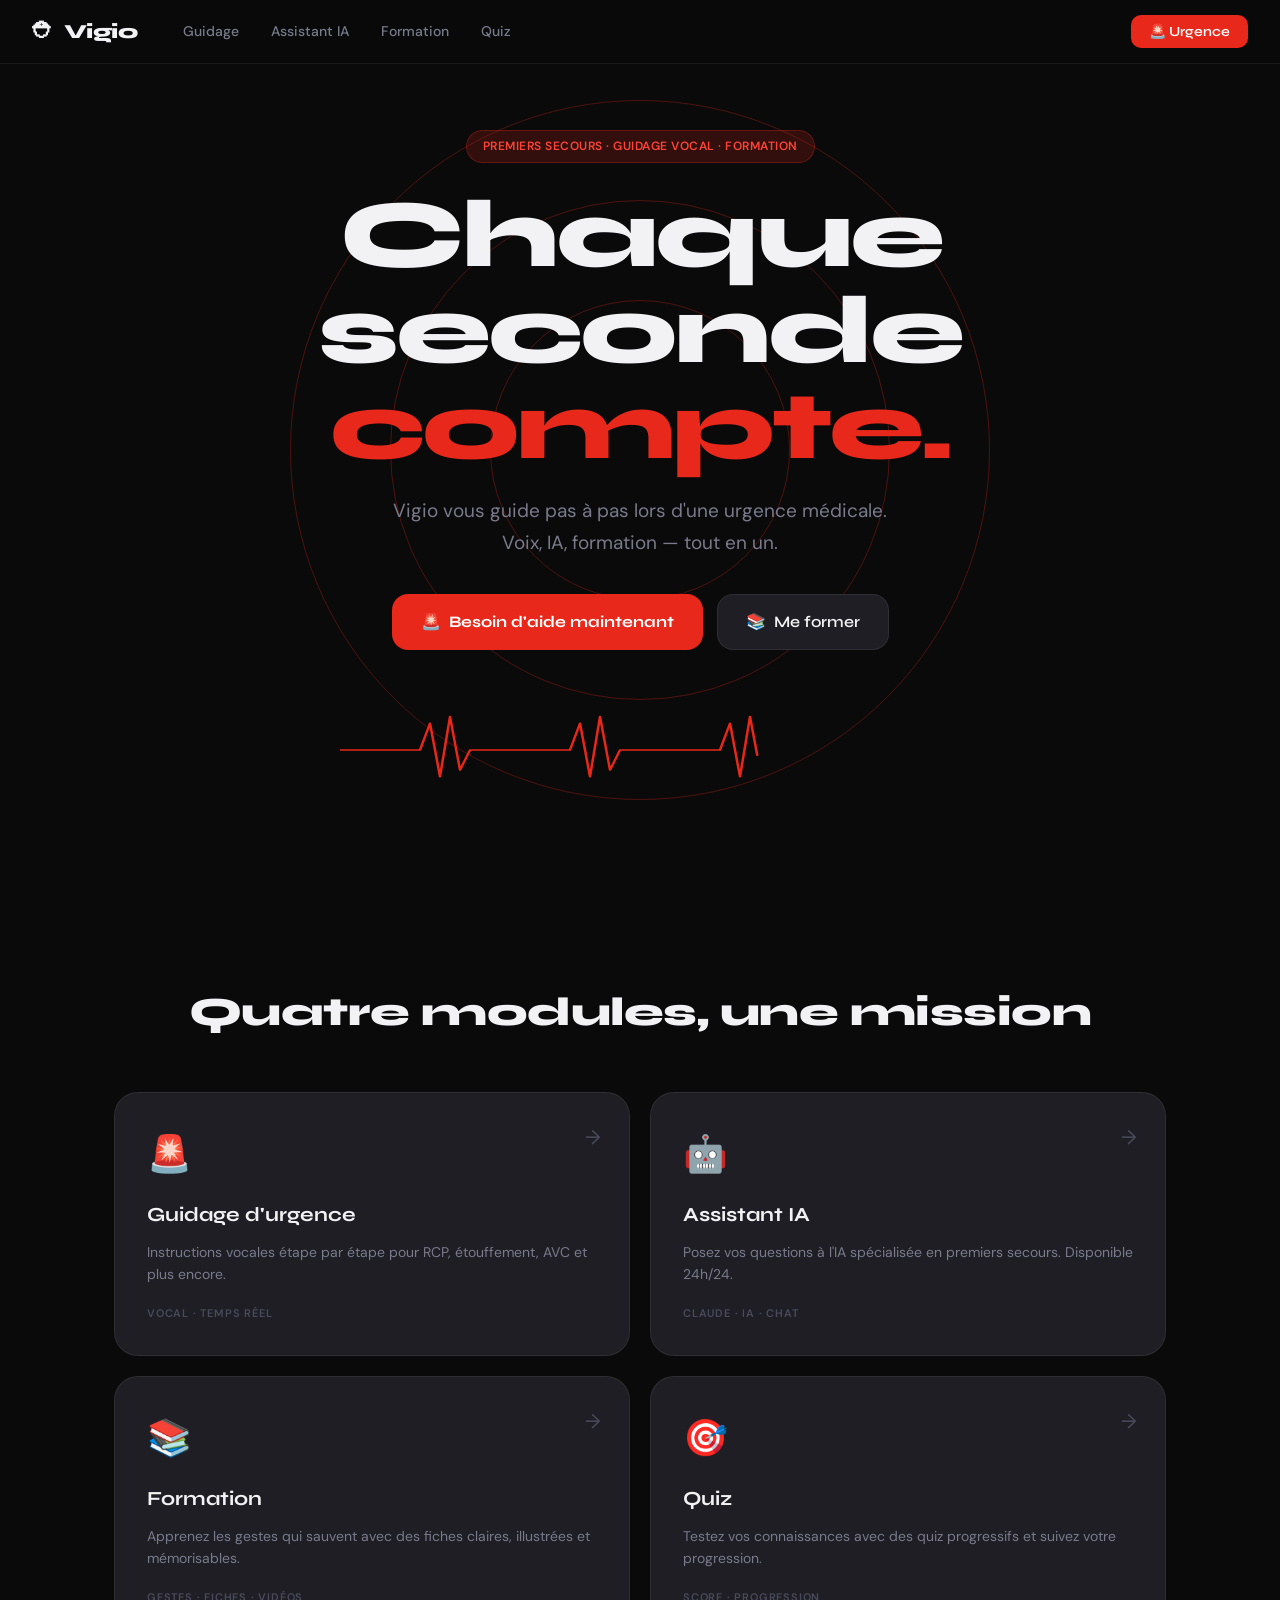
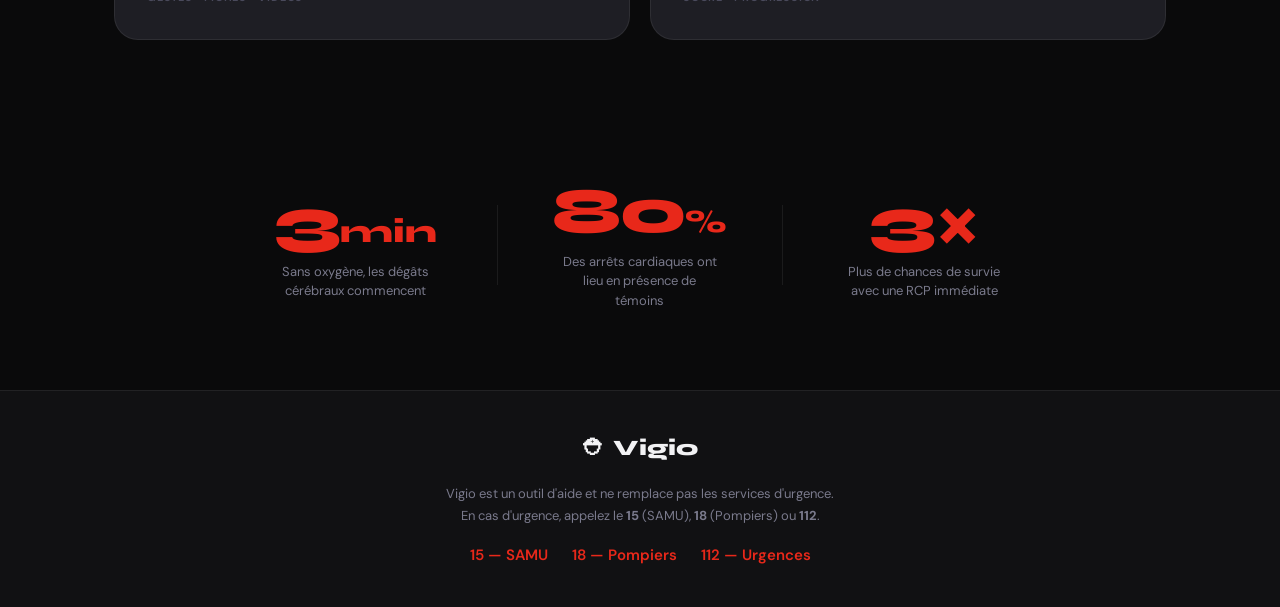
==== index.html @ 403c7d72 "init: beta Vigio" ====
<!DOCTYPE html>
<html lang="fr">
<head>
  <meta charset="UTF-8" />
  <meta name="viewport" content="width=device-width, initial-scale=1.0" />
  <title>Vigio — Premiers Secours</title>
  <link rel="preconnect" href="https://fonts.googleapis.com" />
  <link rel="preconnect" href="https://fonts.gstatic.com" crossorigin />
  <link href="https://fonts.googleapis.com/css2?family=Syne:wght@400;600;700;800&family=DM+Sans:ital,wght@0,300;0,400;0,500;1,300&display=swap" rel="stylesheet" />
  <link rel="stylesheet" href="css/main.css" />
  <link rel="stylesheet" href="css/home.css" />
</head>
<body>

  <!-- NAV -->
  <nav class="nav">
    <div class="nav-brand">
      <span class="nav-logo">⛑</span>
      <span class="nav-title">Vigio</span>
    </div>
    <div class="nav-links">
      <a href="pages/guide.html">Guidage</a>
      <a href="pages/chat.html">Assistant IA</a>
      <a href="pages/formation.html">Formation</a>
      <a href="pages/quiz.html">Quiz</a>
    </div>
    <button class="btn-urgence" onclick="window.location.href='pages/guide.html'">
      🚨 Urgence
    </button>
  </nav>

  <!-- HERO -->
  <section class="hero">
    <div class="hero-bg">
      <div class="pulse-ring r1"></div>
      <div class="pulse-ring r2"></div>
      <div class="pulse-ring r3"></div>
    </div>
    <div class="hero-content">
      <div class="hero-badge">Premiers secours · Guidage vocal · Formation</div>
      <h1 class="hero-title">
        Chaque seconde<br/>
        <span class="accent">compte.</span>
      </h1>
      <p class="hero-sub">
        Vigio vous guide pas à pas lors d'une urgence médicale.<br/>
        Voix, IA, formation — tout en un.
      </p>
      <div class="hero-cta">
        <a href="pages/guide.html" class="btn-primary">
          <span>🚨</span> Besoin d'aide maintenant
        </a>
        <a href="pages/formation.html" class="btn-secondary">
          <span>📚</span> Me former
        </a>
      </div>
    </div>
    <div class="hero-visual">
      <div class="ecg-container">
        <svg class="ecg-line" viewBox="0 0 600 120" preserveAspectRatio="none">
          <polyline class="ecg-path" points="
            0,60 60,60 80,60 90,20 100,100 110,10 120,90 130,60 200,60
            220,60 230,60 240,20 250,100 260,10 270,90 280,60 350,60
            370,60 380,60 390,20 400,100 410,10 420,90 430,60 600,60
          "/>
        </svg>
        <div class="ecg-dot"></div>
      </div>
    </div>
  </section>

  <!-- MODULES -->
  <section class="modules">
    <h2 class="section-title">Quatre modules, une mission</h2>
    <div class="modules-grid">

      <a href="pages/guide.html" class="module-card card-urgence">
        <div class="module-icon">🚨</div>
        <h3>Guidage d'urgence</h3>
        <p>Instructions vocales étape par étape pour RCP, étouffement, AVC et plus encore.</p>
        <div class="module-tag">Vocal · Temps réel</div>
        <div class="module-arrow">→</div>
      </a>

      <a href="pages/chat.html" class="module-card card-ia">
        <div class="module-icon">🤖</div>
        <h3>Assistant IA</h3>
        <p>Posez vos questions à l'IA spécialisée en premiers secours. Disponible 24h/24.</p>
        <div class="module-tag">Claude · IA · Chat</div>
        <div class="module-arrow">→</div>
      </a>

      <a href="pages/formation.html" class="module-card card-formation">
        <div class="module-icon">📚</div>
        <h3>Formation</h3>
        <p>Apprenez les gestes qui sauvent avec des fiches claires, illustrées et mémorisables.</p>
        <div class="module-tag">Gestes · Fiches · Vidéos</div>
        <div class="module-arrow">→</div>
      </a>

      <a href="pages/quiz.html" class="module-card card-quiz">
        <div class="module-icon">🎯</div>
        <h3>Quiz</h3>
        <p>Testez vos connaissances avec des quiz progressifs et suivez votre progression.</p>
        <div class="module-tag">Score · Progression</div>
        <div class="module-arrow">→</div>
      </a>

    </div>
  </section>

  <!-- STATS -->
  <section class="stats">
    <div class="stat-item">
      <div class="stat-number">3<span>min</span></div>
      <div class="stat-label">Sans oxygène, les dégâts cérébraux commencent</div>
    </div>
    <div class="stat-divider"></div>
    <div class="stat-item">
      <div class="stat-number">80<span>%</span></div>
      <div class="stat-label">Des arrêts cardiaques ont lieu en présence de témoins</div>
    </div>
    <div class="stat-divider"></div>
    <div class="stat-item">
      <div class="stat-number">3×</div>
      <div class="stat-label">Plus de chances de survie avec une RCP immédiate</div>
    </div>
  </section>

  <!-- FOOTER -->
  <footer class="footer">
    <div class="footer-brand">
      <span>⛑</span> Vigio
    </div>
    <p class="footer-disclaimer">
      Vigio est un outil d'aide et ne remplace pas les services d'urgence.<br/>
      En cas d'urgence, appelez le <strong>15</strong> (SAMU), <strong>18</strong> (Pompiers) ou <strong>112</strong>.
    </p>
    <div class="footer-nums">
      <a href="tel:15">15 — SAMU</a>
      <a href="tel:18">18 — Pompiers</a>
      <a href="tel:112">112 — Urgences</a>
    </div>
  </footer>

</body>
</html>
---- css/main.css ----
/* ═══════════════════════════════════════════
   VIGIO — MAIN CSS
   Design: Urgence + Clarté + Modernité
   ═══════════════════════════════════════════ */

:root {
  --red: #E8281A;
  --red-dark: #B91C10;
  --red-light: #FF4436;
  --red-glow: rgba(232, 40, 26, 0.18);
  --bg: #0A0A0B;
  --bg2: #111113;
  --bg3: #18181C;
  --surface: #1E1E24;
  --surface2: #252530;
  --border: rgba(255,255,255,0.07);
  --border-red: rgba(232, 40, 26, 0.3);
  --text: #F2F2F4;
  --text-muted: #7A7A8C;
  --text-dim: #4A4A5C;
  --white: #ffffff;
  --green: #22C55E;
  --amber: #F59E0B;
  --blue: #3B82F6;

  --font-display: 'Syne', sans-serif;
  --font-body: 'DM Sans', sans-serif;

  --radius: 16px;
  --radius-sm: 10px;
  --radius-lg: 24px;
  --shadow: 0 8px 32px rgba(0,0,0,0.4);
  --shadow-red: 0 8px 32px rgba(232, 40, 26, 0.25);
  --transition: 0.2s cubic-bezier(0.4, 0, 0.2, 1);
}

/* RESET */
*, *::before, *::after { box-sizing: border-box; margin: 0; padding: 0; }
html { scroll-behavior: smooth; }

body {
  background: var(--bg);
  color: var(--text);
  font-family: var(--font-body);
  font-size: 16px;
  line-height: 1.6;
  min-height: 100vh;
  overflow-x: hidden;
}

a { color: inherit; text-decoration: none; }
button { cursor: pointer; border: none; background: none; font-family: var(--font-body); }
input, textarea { font-family: var(--font-body); }

/* ── NAV ── */
.nav {
  position: fixed;
  top: 0; left: 0; right: 0;
  z-index: 100;
  display: flex;
  align-items: center;
  gap: 32px;
  padding: 0 32px;
  height: 64px;
  background: rgba(10, 10, 11, 0.85);
  backdrop-filter: blur(16px);
  border-bottom: 1px solid var(--border);
}

.nav-brand {
  display: flex;
  align-items: center;
  gap: 10px;
  font-family: var(--font-display);
  font-weight: 800;
  font-size: 20px;
  letter-spacing: -0.5px;
}

.nav-logo { font-size: 22px; }

.nav-links {
  display: flex;
  align-items: center;
  gap: 4px;
  flex: 1;
}

.nav-links a {
  padding: 6px 14px;
  border-radius: var(--radius-sm);
  font-size: 14px;
  font-weight: 500;
  color: var(--text-muted);
  transition: var(--transition);
}

.nav-links a:hover {
  color: var(--text);
  background: var(--surface);
}

.btn-urgence {
  padding: 8px 18px;
  background: var(--red);
  color: white;
  border-radius: var(--radius-sm);
  font-size: 14px;
  font-weight: 600;
  font-family: var(--font-display);
  transition: var(--transition);
  white-space: nowrap;
}

.btn-urgence:hover {
  background: var(--red-light);
  box-shadow: var(--shadow-red);
  transform: translateY(-1px);
}

/* ── SHARED BUTTONS ── */
.btn-primary {
  display: inline-flex;
  align-items: center;
  gap: 8px;
  padding: 14px 28px;
  background: var(--red);
  color: white;
  border-radius: var(--radius);
  font-family: var(--font-display);
  font-weight: 700;
  font-size: 16px;
  transition: var(--transition);
  border: 1px solid transparent;
}

.btn-primary:hover {
  background: var(--red-light);
  box-shadow: var(--shadow-red);
  transform: translateY(-2px);
}

.btn-secondary {
  display: inline-flex;
  align-items: center;
  gap: 8px;
  padding: 14px 28px;
  background: var(--surface);
  color: var(--text);
  border-radius: var(--radius);
  font-family: var(--font-display);
  font-weight: 600;
  font-size: 16px;
  transition: var(--transition);
  border: 1px solid var(--border);
}

.btn-secondary:hover {
  background: var(--surface2);
  border-color: rgba(255,255,255,0.15);
  transform: translateY(-2px);
}

/* ── FOOTER ── */
.footer {
  background: var(--bg2);
  border-top: 1px solid var(--border);
  padding: 40px 32px;
  text-align: center;
  display: flex;
  flex-direction: column;
  align-items: center;
  gap: 16px;
}

.footer-brand {
  font-family: var(--font-display);
  font-weight: 800;
  font-size: 22px;
  display: flex;
  align-items: center;
  gap: 8px;
}

.footer-disclaimer {
  color: var(--text-muted);
  font-size: 13px;
  line-height: 1.7;
  max-width: 500px;
}

.footer-nums {
  display: flex;
  gap: 24px;
  flex-wrap: wrap;
  justify-content: center;
}

.footer-nums a {
  color: var(--red);
  font-weight: 600;
  font-size: 15px;
  transition: var(--transition);
}

.footer-nums a:hover {
  color: var(--red-light);
}

/* ── SECTION TITLE ── */
.section-title {
  font-family: var(--font-display);
  font-weight: 800;
  font-size: clamp(26px, 4vw, 40px);
  text-align: center;
  margin-bottom: 48px;
  letter-spacing: -0.5px;
}

/* ── BACK BUTTON ── */
.back-btn {
  display: inline-flex;
  align-items: center;
  gap: 8px;
  color: var(--text-muted);
  font-size: 14px;
  font-weight: 500;
  padding: 8px 0;
  transition: var(--transition);
}

.back-btn:hover { color: var(--text); }

/* ── PAGE CONTAINER ── */
.page-container {
  max-width: 900px;
  margin: 0 auto;
  padding: 96px 24px 60px;
}

.page-header {
  margin-bottom: 40px;
}

.page-title {
  font-family: var(--font-display);
  font-weight: 800;
  font-size: clamp(28px, 5vw, 48px);
  letter-spacing: -1px;
  line-height: 1.1;
  margin-top: 12px;
}

.page-subtitle {
  color: var(--text-muted);
  font-size: 16px;
  margin-top: 10px;
  line-height: 1.6;
}

/* ── CARD ── */
.card {
  background: var(--surface);
  border: 1px solid var(--border);
  border-radius: var(--radius-lg);
  padding: 28px;
  transition: var(--transition);
}

/* ── BADGE ── */
.badge {
  display: inline-flex;
  align-items: center;
  gap: 6px;
  padding: 5px 12px;
  border-radius: 99px;
  font-size: 12px;
  font-weight: 600;
  letter-spacing: 0.3px;
  text-transform: uppercase;
}

.badge-red { background: var(--red-glow); color: var(--red-light); border: 1px solid var(--border-red); }
.badge-green { background: rgba(34,197,94,0.12); color: var(--green); border: 1px solid rgba(34,197,94,0.25); }
.badge-blue { background: rgba(59,130,246,0.12); color: var(--blue); border: 1px solid rgba(59,130,246,0.25); }
.badge-amber { background: rgba(245,158,11,0.12); color: var(--amber); border: 1px solid rgba(245,158,11,0.25); }

/* ── SCROLLBAR ── */
::-webkit-scrollbar { width: 6px; }
::-webkit-scrollbar-track { background: var(--bg); }
::-webkit-scrollbar-thumb { background: var(--surface2); border-radius: 99px; }

/* ── ANIMATIONS ── */
@keyframes fadeUp {
  from { opacity: 0; transform: translateY(20px); }
  to { opacity: 1; transform: translateY(0); }
}

@keyframes pulse {
  0%, 100% { transform: scale(1); opacity: 1; }
  50% { transform: scale(1.08); opacity: 0.7; }
}

@keyframes ripple {
  0% { transform: scale(0.8); opacity: 0.8; }
  100% { transform: scale(2.5); opacity: 0; }
}

.anim-fade-up {
  animation: fadeUp 0.5s ease forwards;
}

/* RESPONSIVE */
@media (max-width: 768px) {
  .nav { padding: 0 16px; gap: 16px; }
  .nav-links { display: none; }
  .page-container { padding: 80px 16px 40px; }
}
---- css/home.css ----
/* ══ HOME PAGE ══ */

/* HERO */
.hero {
  min-height: 100vh;
  display: flex;
  flex-direction: column;
  align-items: center;
  justify-content: center;
  text-align: center;
  position: relative;
  padding: 80px 24px 60px;
  overflow: hidden;
}

.hero-bg {
  position: absolute;
  inset: 0;
  display: flex;
  align-items: center;
  justify-content: center;
  pointer-events: none;
}

.pulse-ring {
  position: absolute;
  border-radius: 50%;
  border: 1px solid var(--border-red);
  animation: ripple 4s ease-out infinite;
}

.r1 { width: 300px; height: 300px; animation-delay: 0s; }
.r2 { width: 500px; height: 500px; animation-delay: 1.3s; }
.r3 { width: 700px; height: 700px; animation-delay: 2.6s; }

.hero-badge {
  display: inline-flex;
  align-items: center;
  gap: 8px;
  padding: 6px 16px;
  background: var(--red-glow);
  border: 1px solid var(--border-red);
  border-radius: 99px;
  font-size: 12px;
  font-weight: 600;
  letter-spacing: 0.5px;
  color: var(--red-light);
  text-transform: uppercase;
  margin-bottom: 24px;
  animation: fadeUp 0.5s ease forwards;
}

.hero-content {
  position: relative;
  z-index: 2;
  max-width: 700px;
}

.hero-title {
  font-family: var(--font-display);
  font-weight: 800;
  font-size: clamp(52px, 9vw, 96px);
  line-height: 1;
  letter-spacing: -3px;
  animation: fadeUp 0.5s 0.1s ease both;
}

.hero-title .accent {
  color: var(--red);
  display: block;
}

.hero-sub {
  color: var(--text-muted);
  font-size: clamp(16px, 2vw, 19px);
  line-height: 1.65;
  margin-top: 20px;
  animation: fadeUp 0.5s 0.2s ease both;
}

.hero-cta {
  display: flex;
  gap: 14px;
  justify-content: center;
  flex-wrap: wrap;
  margin-top: 36px;
  animation: fadeUp 0.5s 0.3s ease both;
}

.hero-visual {
  position: relative;
  z-index: 2;
  width: 100%;
  max-width: 600px;
  margin-top: 60px;
  animation: fadeUp 0.5s 0.4s ease both;
}

.ecg-container {
  position: relative;
  width: 100%;
  height: 80px;
}

.ecg-line {
  width: 100%;
  height: 100%;
}

.ecg-path {
  fill: none;
  stroke: var(--red);
  stroke-width: 2.5;
  stroke-linecap: round;
  stroke-linejoin: round;
  stroke-dasharray: 1200;
  stroke-dashoffset: 1200;
  animation: drawECG 3s ease forwards 0.8s, ecgPulse 3s ease infinite 3.8s;
}

@keyframes drawECG {
  to { stroke-dashoffset: 0; }
}

@keyframes ecgPulse {
  0% { stroke-dashoffset: 0; opacity: 1; }
  80% { stroke-dashoffset: -1200; opacity: 1; }
  81% { stroke-dashoffset: 1200; opacity: 0; }
  82% { opacity: 0; }
  83% { opacity: 1; }
  100% { stroke-dashoffset: 0; opacity: 1; }
}

/* MODULES */
.modules {
  padding: 80px 24px;
  max-width: 1100px;
  margin: 0 auto;
}

.modules-grid {
  display: grid;
  grid-template-columns: repeat(2, 1fr);
  gap: 20px;
}

.module-card {
  display: block;
  position: relative;
  background: var(--surface);
  border: 1px solid var(--border);
  border-radius: var(--radius-lg);
  padding: 32px;
  transition: all 0.3s cubic-bezier(0.4, 0, 0.2, 1);
  overflow: hidden;
}

.module-card::before {
  content: '';
  position: absolute;
  inset: 0;
  opacity: 0;
  transition: opacity 0.3s;
  border-radius: inherit;
}

.card-urgence::before { background: radial-gradient(circle at 20% 20%, rgba(232,40,26,0.12), transparent 60%); }
.card-ia::before { background: radial-gradient(circle at 20% 20%, rgba(59,130,246,0.1), transparent 60%); }
.card-formation::before { background: radial-gradient(circle at 20% 20%, rgba(34,197,94,0.1), transparent 60%); }
.card-quiz::before { background: radial-gradient(circle at 20% 20%, rgba(245,158,11,0.1), transparent 60%); }

.module-card:hover::before { opacity: 1; }

.module-card:hover {
  border-color: rgba(255,255,255,0.14);
  transform: translateY(-4px);
  box-shadow: var(--shadow);
}

.card-urgence:hover { border-color: var(--border-red); box-shadow: var(--shadow-red); }

.module-icon {
  font-size: 36px;
  margin-bottom: 16px;
  display: block;
}

.module-card h3 {
  font-family: var(--font-display);
  font-weight: 700;
  font-size: 20px;
  margin-bottom: 10px;
}

.module-card p {
  color: var(--text-muted);
  font-size: 14px;
  line-height: 1.6;
}

.module-tag {
  margin-top: 20px;
  font-size: 11px;
  font-weight: 600;
  letter-spacing: 0.8px;
  text-transform: uppercase;
  color: var(--text-dim);
}

.module-arrow {
  position: absolute;
  top: 28px; right: 28px;
  font-size: 20px;
  color: var(--text-dim);
  transition: all 0.3s;
}

.module-card:hover .module-arrow {
  color: var(--text);
  transform: translateX(4px);
}

/* STATS */
.stats {
  display: flex;
  align-items: center;
  justify-content: center;
  gap: 0;
  padding: 60px 24px 80px;
  max-width: 900px;
  margin: 0 auto;
}

.stat-item {
  flex: 1;
  text-align: center;
  padding: 0 32px;
}

.stat-number {
  font-family: var(--font-display);
  font-weight: 800;
  font-size: clamp(40px, 6vw, 64px);
  color: var(--red);
  letter-spacing: -2px;
  line-height: 1;
}

.stat-number span {
  font-size: 0.5em;
  letter-spacing: 0;
}

.stat-label {
  color: var(--text-muted);
  font-size: 13px;
  line-height: 1.5;
  margin-top: 8px;
  max-width: 160px;
  margin-left: auto;
  margin-right: auto;
}

.stat-divider {
  width: 1px;
  height: 80px;
  background: var(--border);
  flex-shrink: 0;
}

@media (max-width: 768px) {
  .modules-grid { grid-template-columns: 1fr; }
  .stats { flex-direction: column; gap: 32px; }
  .stat-divider { width: 60px; height: 1px; }
  .hero-title { letter-spacing: -2px; }
}
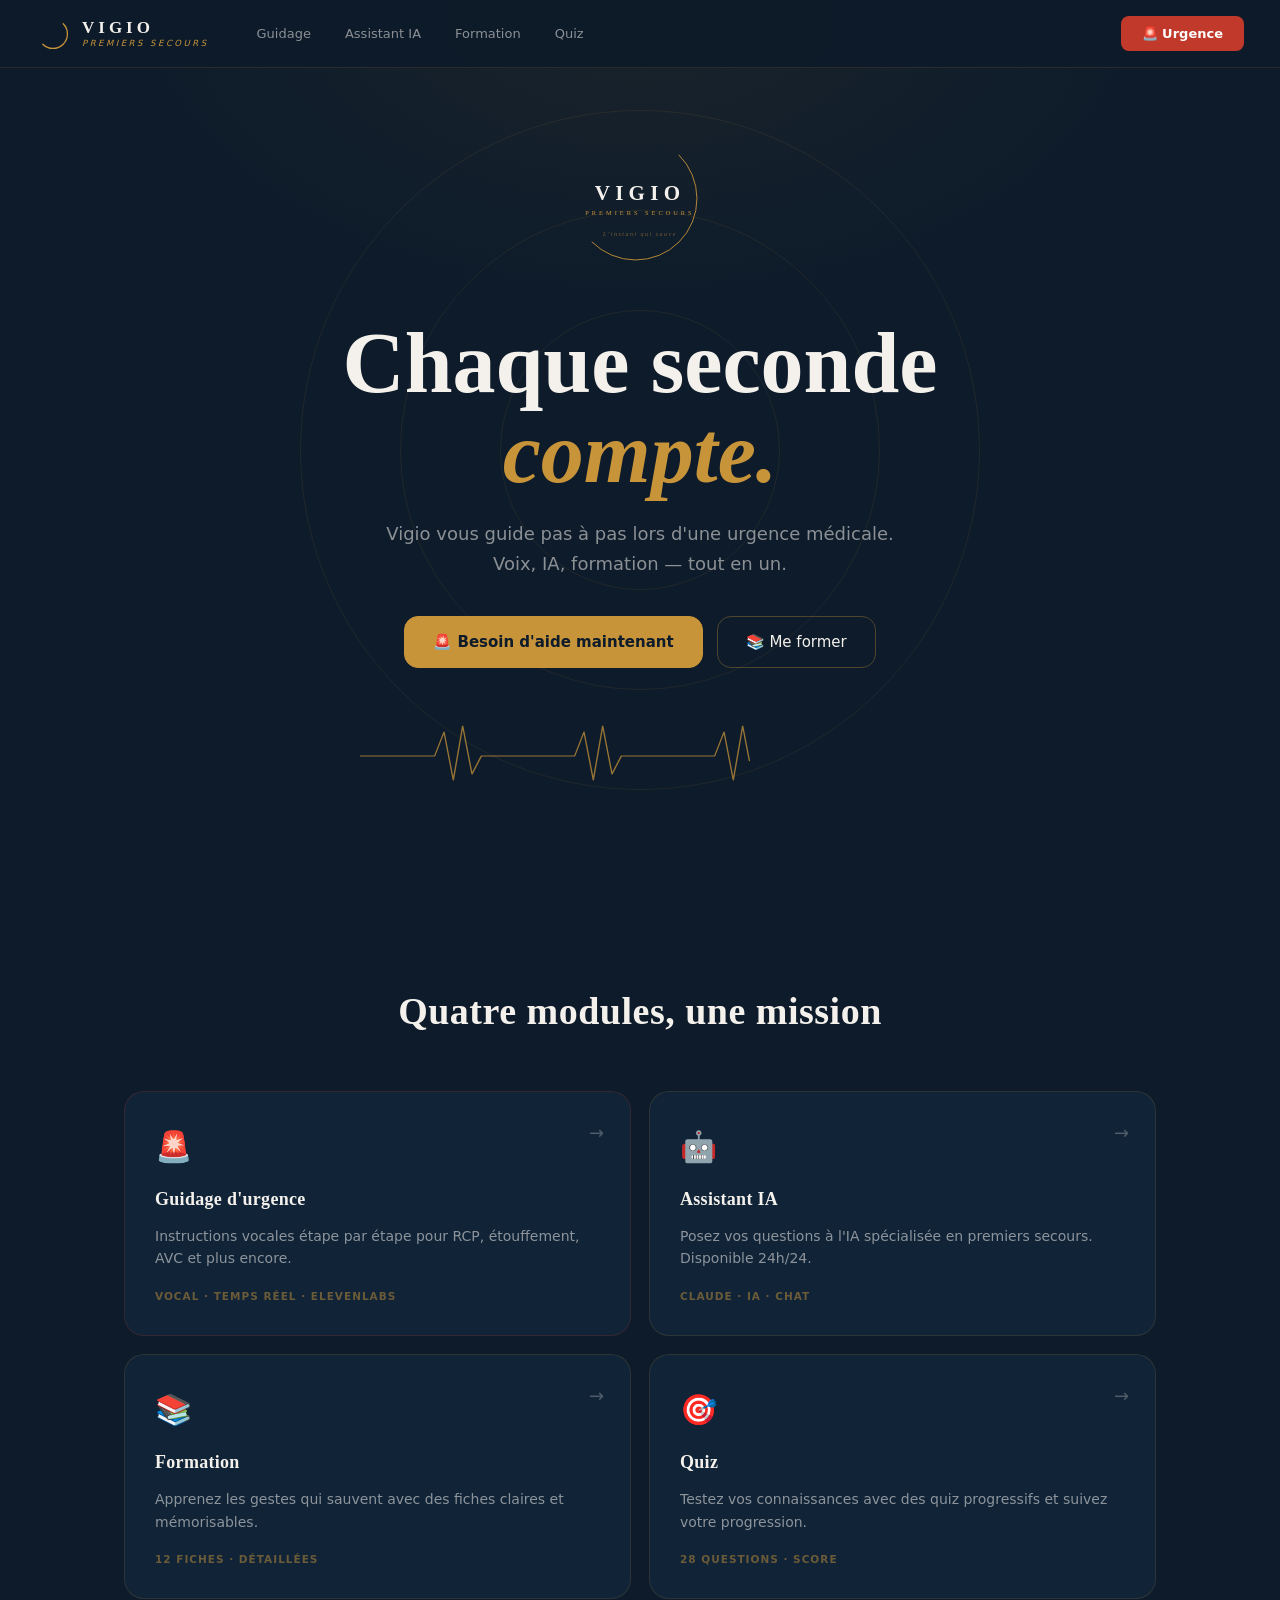
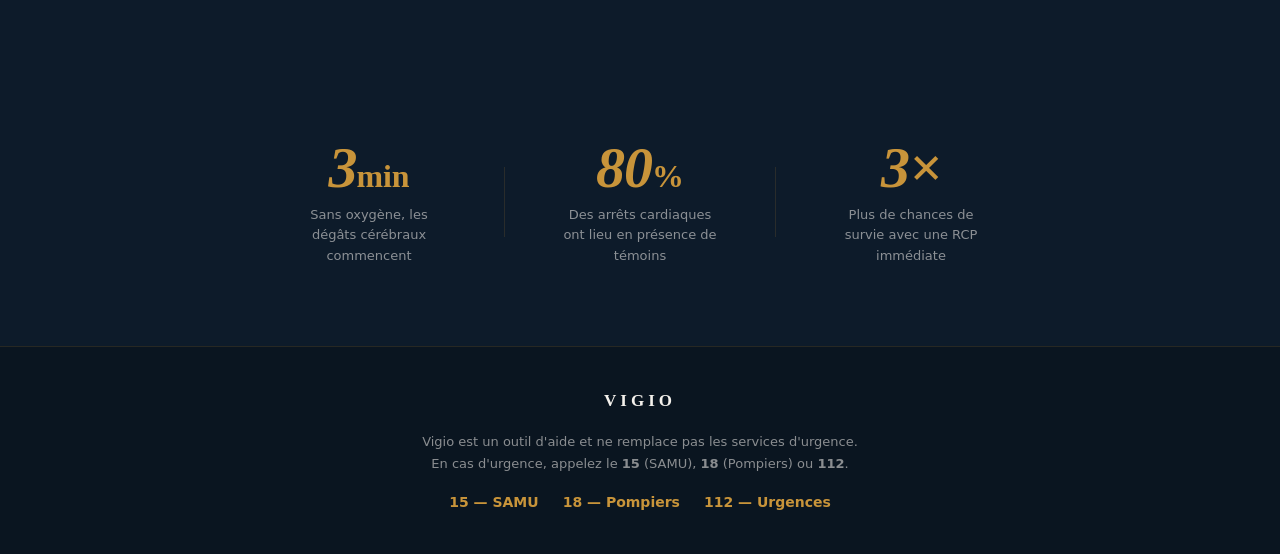
==== commit 38114b3c: "charte: bleu nuit + or + logo Vigio" ====
--- a/index.html
+++ b/index.html
@@ -4,32 +4,30 @@
   <meta charset="UTF-8" />
   <meta name="viewport" content="width=device-width, initial-scale=1.0" />
   <title>Vigio — Premiers Secours</title>
-  <link rel="preconnect" href="https://fonts.googleapis.com" />
-  <link rel="preconnect" href="https://fonts.gstatic.com" crossorigin />
-  <link href="https://fonts.googleapis.com/css2?family=Syne:wght@400;600;700;800&family=DM+Sans:ital,wght@0,300;0,400;0,500;1,300&display=swap" rel="stylesheet" />
   <link rel="stylesheet" href="css/main.css" />
   <link rel="stylesheet" href="css/home.css" />
 </head>
 <body>
 
-  <!-- NAV -->
   <nav class="nav">
-    <div class="nav-brand">
-      <span class="nav-logo">⛑</span>
-      <span class="nav-title">Vigio</span>
-    </div>
+    <a href="index.html" class="nav-brand">
+      <svg class="nav-logo-svg" viewBox="0 0 40 40" fill="none">
+        <path d="M32 8 A16 16 0 1 1 8 32" stroke="#C8943A" stroke-width="1.5" stroke-linecap="round" fill="none"/>
+      </svg>
+      <div class="nav-brand-text">
+        <span class="nav-brand-name">Vigio</span>
+        <span class="nav-brand-sub">Premiers Secours</span>
+      </div>
+    </a>
     <div class="nav-links">
       <a href="pages/guide.html">Guidage</a>
       <a href="pages/chat.html">Assistant IA</a>
       <a href="pages/formation.html">Formation</a>
       <a href="pages/quiz.html">Quiz</a>
     </div>
-    <button class="btn-urgence" onclick="window.location.href='pages/guide.html'">
-      🚨 Urgence
-    </button>
+    <button class="btn-urgence" onclick="window.location.href='pages/guide.html'">🚨 Urgence</button>
   </nav>
 
-  <!-- HERO -->
   <section class="hero">
     <div class="hero-bg">
       <div class="pulse-ring r1"></div>
@@ -37,79 +35,64 @@
       <div class="pulse-ring r3"></div>
     </div>
     <div class="hero-content">
-      <div class="hero-badge">Premiers secours · Guidage vocal · Formation</div>
-      <h1 class="hero-title">
-        Chaque seconde<br/>
-        <span class="accent">compte.</span>
-      </h1>
-      <p class="hero-sub">
-        Vigio vous guide pas à pas lors d'une urgence médicale.<br/>
-        Voix, IA, formation — tout en un.
-      </p>
+      <div class="hero-logo">
+        <svg class="hero-logo-svg" viewBox="0 0 200 200" fill="none">
+          <path d="M152 36 A72 72 0 1 1 36 152" stroke="#C8943A" stroke-width="1.2" stroke-linecap="round" fill="none"/>
+          <text x="100" y="96" text-anchor="middle" font-family="Georgia,serif" font-weight="700" font-size="28" letter-spacing="7" fill="#F4F1EC">VIGIO</text>
+          <text x="100" y="116" text-anchor="middle" font-family="Georgia,serif" font-size="8.5" letter-spacing="4" fill="#C8943A">PREMIERS SECOURS</text>
+          <text x="100" y="144" text-anchor="middle" font-family="Georgia,serif" font-size="8" letter-spacing="2" fill="#C8943A" opacity="0.55" font-style="italic">L'instant qui sauve</text>
+        </svg>
+      </div>
+      <h1 class="hero-title">Chaque seconde<span class="accent">compte.</span></h1>
+      <p class="hero-sub">Vigio vous guide pas à pas lors d'une urgence médicale.<br/>Voix, IA, formation — tout en un.</p>
       <div class="hero-cta">
-        <a href="pages/guide.html" class="btn-primary">
-          <span>🚨</span> Besoin d'aide maintenant
-        </a>
-        <a href="pages/formation.html" class="btn-secondary">
-          <span>📚</span> Me former
-        </a>
+        <a href="pages/guide.html" class="btn-primary">🚨 Besoin d'aide maintenant</a>
+        <a href="pages/formation.html" class="btn-secondary">📚 Me former</a>
       </div>
     </div>
     <div class="hero-visual">
       <div class="ecg-container">
         <svg class="ecg-line" viewBox="0 0 600 120" preserveAspectRatio="none">
-          <polyline class="ecg-path" points="
-            0,60 60,60 80,60 90,20 100,100 110,10 120,90 130,60 200,60
-            220,60 230,60 240,20 250,100 260,10 270,90 280,60 350,60
-            370,60 380,60 390,20 400,100 410,10 420,90 430,60 600,60
-          "/>
+          <polyline class="ecg-path" points="0,60 60,60 80,60 90,20 100,100 110,10 120,90 130,60 200,60 220,60 230,60 240,20 250,100 260,10 270,90 280,60 350,60 370,60 380,60 390,20 400,100 410,10 420,90 430,60 600,60"/>
         </svg>
-        <div class="ecg-dot"></div>
       </div>
     </div>
   </section>
 
-  <!-- MODULES -->
   <section class="modules">
     <h2 class="section-title">Quatre modules, une mission</h2>
     <div class="modules-grid">
-
       <a href="pages/guide.html" class="module-card card-urgence">
         <div class="module-icon">🚨</div>
         <h3>Guidage d'urgence</h3>
         <p>Instructions vocales étape par étape pour RCP, étouffement, AVC et plus encore.</p>
-        <div class="module-tag">Vocal · Temps réel</div>
+        <div class="module-tag">Vocal · Temps réel · ElevenLabs</div>
         <div class="module-arrow">→</div>
       </a>
-
-      <a href="pages/chat.html" class="module-card card-ia">
+      <a href="pages/chat.html" class="module-card">
         <div class="module-icon">🤖</div>
         <h3>Assistant IA</h3>
         <p>Posez vos questions à l'IA spécialisée en premiers secours. Disponible 24h/24.</p>
         <div class="module-tag">Claude · IA · Chat</div>
         <div class="module-arrow">→</div>
       </a>
-
-      <a href="pages/formation.html" class="module-card card-formation">
+      <a href="pages/formation.html" class="module-card">
         <div class="module-icon">📚</div>
         <h3>Formation</h3>
-        <p>Apprenez les gestes qui sauvent avec des fiches claires, illustrées et mémorisables.</p>
-        <div class="module-tag">Gestes · Fiches · Vidéos</div>
+        <p>Apprenez les gestes qui sauvent avec des fiches claires et mémorisables.</p>
+        <div class="module-tag">12 fiches · Détaillées</div>
         <div class="module-arrow">→</div>
       </a>
-
-      <a href="pages/quiz.html" class="module-card card-quiz">
+      <a href="pages/quiz.html" class="module-card">
         <div class="module-icon">🎯</div>
         <h3>Quiz</h3>
         <p>Testez vos connaissances avec des quiz progressifs et suivez votre progression.</p>
-        <div class="module-tag">Score · Progression</div>
+        <div class="module-tag">28 questions · Score</div>
         <div class="module-arrow">→</div>
       </a>
-
     </div>
   </section>
 
-  <!-- STATS -->
   <section class="stats">
     <div class="stat-item">
       <div class="stat-number">3<span>min</span></div>
@@ -127,15 +110,9 @@
     </div>
   </section>
 
-  <!-- FOOTER -->
   <footer class="footer">
-    <div class="footer-brand">
-      <span>⛑</span> Vigio
-    </div>
-    <p class="footer-disclaimer">
-      Vigio est un outil d'aide et ne remplace pas les services d'urgence.<br/>
-      En cas d'urgence, appelez le <strong>15</strong> (SAMU), <strong>18</strong> (Pompiers) ou <strong>112</strong>.
-    </p>
+    <div class="footer-brand">Vigio</div>
+    <p class="footer-disclaimer">Vigio est un outil d'aide et ne remplace pas les services d'urgence.<br/>En cas d'urgence, appelez le <strong>15</strong> (SAMU), <strong>18</strong> (Pompiers) ou <strong>112</strong>.</p>
     <div class="footer-nums">
       <a href="tel:15">15 — SAMU</a>
       <a href="tel:18">18 — Pompiers</a>
--- a/css/main.css
+++ b/css/main.css
@@ -1,318 +1,102 @@
-/* ═══════════════════════════════════════════
-   VIGIO — MAIN CSS
-   Design: Urgence + Clarté + Modernité
-   ═══════════════════════════════════════════ */
-
+/* VIGIO — MAIN CSS — Charte bleu nuit + or + Georgia */
 :root {
-  --red: #E8281A;
-  --red-dark: #B91C10;
-  --red-light: #FF4436;
-  --red-glow: rgba(232, 40, 26, 0.18);
-  --bg: #0A0A0B;
-  --bg2: #111113;
-  --bg3: #18181C;
-  --surface: #1E1E24;
-  --surface2: #252530;
-  --border: rgba(255,255,255,0.07);
-  --border-red: rgba(232, 40, 26, 0.3);
-  --text: #F2F2F4;
-  --text-muted: #7A7A8C;
-  --text-dim: #4A4A5C;
-  --white: #ffffff;
-  --green: #22C55E;
-  --amber: #F59E0B;
-  --blue: #3B82F6;
-
-  --font-display: 'Syne', sans-serif;
-  --font-body: 'DM Sans', sans-serif;
-
-  --radius: 16px;
-  --radius-sm: 10px;
-  --radius-lg: 24px;
-  --shadow: 0 8px 32px rgba(0,0,0,0.4);
-  --shadow-red: 0 8px 32px rgba(232, 40, 26, 0.25);
-  --transition: 0.2s cubic-bezier(0.4, 0, 0.2, 1);
+  --bg:          #0D1B2A;
+  --bg2:         #0A1520;
+  --surface:     #1A3A5C;
+  --surface2:    #1f4570;
+  --border:      rgba(200,148,58,0.15);
+  --border-gold: rgba(200,148,58,0.35);
+  --gold:        #C8943A;
+  --gold-light:  #dba84d;
+  --gold-glow:   rgba(200,148,58,0.10);
+  --gold-dim:    rgba(200,148,58,0.5);
+  --cream:       #F4F1EC;
+  --text:        #F4F1EC;
+  --text-muted:  rgba(244,241,236,0.55);
+  --text-dim:    rgba(244,241,236,0.28);
+  --red:         #C0392B;
+  --red-light:   #e04535;
+  --red-glow:    rgba(192,57,43,0.18);
+  --border-red:  rgba(192,57,43,0.35);
+  --green:       #2E7D5E;
+  --font-display: Georgia, serif;
+  --font-body:    system-ui, -apple-system, sans-serif;
+  --radius:    14px;
+  --radius-sm: 8px;
+  --radius-lg: 20px;
+  --shadow:      0 8px 40px rgba(0,0,0,0.5);
+  --shadow-gold: 0 8px 32px rgba(200,148,58,0.2);
+  --transition:  0.22s cubic-bezier(0.4,0,0.2,1);
 }
 
-/* RESET */
-*, *::before, *::after { box-sizing: border-box; margin: 0; padding: 0; }
-html { scroll-behavior: smooth; }
+*,*::before,*::after{box-sizing:border-box;margin:0;padding:0}
+html{scroll-behavior:smooth}
+body{background:var(--bg);color:var(--text);font-family:var(--font-body);font-size:16px;line-height:1.65;min-height:100vh;overflow-x:hidden}
+a{color:inherit;text-decoration:none}
+button{cursor:pointer;border:none;background:none;font-family:var(--font-body)}
+input,textarea{font-family:var(--font-body)}
 
-body {
-  background: var(--bg);
-  color: var(--text);
-  font-family: var(--font-body);
-  font-size: 16px;
-  line-height: 1.6;
-  min-height: 100vh;
-  overflow-x: hidden;
+/* NAV */
+.nav{position:fixed;top:0;left:0;right:0;z-index:100;display:flex;align-items:center;gap:32px;padding:0 36px;height:68px;background:rgba(13,27,42,0.94);backdrop-filter:blur(20px);border-bottom:1px solid var(--border)}
+.nav-brand{display:flex;align-items:center;gap:12px;text-decoration:none;flex-shrink:0}
+.nav-logo-svg{width:34px;height:34px;flex-shrink:0}
+.nav-brand-text{display:flex;flex-direction:column;line-height:1}
+.nav-brand-name{font-family:var(--font-display);font-weight:700;font-size:17px;letter-spacing:4px;color:var(--cream);text-transform:uppercase}
+.nav-brand-sub{font-size:8.5px;letter-spacing:2.5px;color:var(--gold);text-transform:uppercase;margin-top:3px;font-style:italic}
+.nav-links{display:flex;align-items:center;gap:2px;flex:1}
+.nav-links a{padding:7px 16px;border-radius:var(--radius-sm);font-size:13px;font-weight:500;color:var(--text-muted);transition:var(--transition)}
+.nav-links a:hover{color:var(--cream);background:var(--gold-glow)}
+.btn-urgence{padding:9px 20px;background:var(--red);color:white;border-radius:var(--radius-sm);font-size:13px;font-weight:600;transition:var(--transition);white-space:nowrap;border:1px solid transparent}
+.btn-urgence:hover{background:var(--red-light);box-shadow:0 4px 20px rgba(192,57,43,0.35);transform:translateY(-1px)}
+
+/* BOUTONS */
+.btn-primary{display:inline-flex;align-items:center;gap:8px;padding:13px 28px;background:var(--gold);color:var(--bg);border-radius:var(--radius);font-weight:600;font-size:15px;transition:var(--transition);border:1px solid var(--gold)}
+.btn-primary:hover{background:var(--gold-light);border-color:var(--gold-light);box-shadow:var(--shadow-gold);transform:translateY(-2px)}
+.btn-secondary{display:inline-flex;align-items:center;gap:8px;padding:13px 28px;background:transparent;color:var(--cream);border-radius:var(--radius);font-weight:500;font-size:15px;transition:var(--transition);border:1px solid var(--border-gold)}
+.btn-secondary:hover{background:var(--gold-glow);border-color:var(--gold);transform:translateY(-2px)}
+
+/* FOOTER */
+.footer{background:var(--bg2);border-top:1px solid var(--border);padding:40px 32px;text-align:center;display:flex;flex-direction:column;align-items:center;gap:16px}
+.footer-brand{font-family:var(--font-display);font-weight:700;font-size:17px;letter-spacing:4px;text-transform:uppercase;color:var(--cream)}
+.footer-disclaimer{color:var(--text-muted);font-size:13px;line-height:1.7;max-width:500px}
+.footer-nums{display:flex;gap:24px;flex-wrap:wrap;justify-content:center}
+.footer-nums a{color:var(--gold);font-weight:600;font-size:14px;transition:var(--transition)}
+.footer-nums a:hover{color:var(--gold-light)}
+
+/* SECTION TITLE */
+.section-title{font-family:var(--font-display);font-weight:700;font-size:clamp(24px,3.5vw,38px);text-align:center;margin-bottom:48px;color:var(--cream);letter-spacing:0.5px}
+
+/* BACK */
+.back-btn{display:inline-flex;align-items:center;gap:8px;color:var(--text-muted);font-size:13px;font-weight:500;padding:8px 0;transition:var(--transition)}
+.back-btn:hover{color:var(--gold)}
+
+/* PAGE */
+.page-container{max-width:900px;margin:0 auto;padding:100px 24px 60px}
+.page-header{margin-bottom:40px}
+.page-title{font-family:var(--font-display);font-weight:700;font-size:clamp(26px,4.5vw,44px);letter-spacing:0.5px;line-height:1.15;margin-top:12px;color:var(--cream)}
+.page-subtitle{color:var(--text-muted);font-size:15px;margin-top:10px;line-height:1.65}
+
+/* CARD */
+.card{background:rgba(26,58,92,0.35);border:1px solid var(--border);border-radius:var(--radius-lg);padding:28px;transition:var(--transition)}
+
+/* BADGE */
+.badge{display:inline-flex;align-items:center;gap:6px;padding:5px 12px;border-radius:99px;font-size:11px;font-weight:600;letter-spacing:0.8px;text-transform:uppercase}
+.badge-red{background:var(--red-glow);color:#e05a4a;border:1px solid var(--border-red)}
+.badge-gold{background:var(--gold-glow);color:var(--gold);border:1px solid var(--border-gold)}
+.badge-green{background:rgba(46,125,94,0.15);color:#4ade80;border:1px solid rgba(46,125,94,0.3)}
+
+/* SCROLLBAR */
+::-webkit-scrollbar{width:5px}
+::-webkit-scrollbar-track{background:var(--bg)}
+::-webkit-scrollbar-thumb{background:var(--surface);border-radius:99px}
+
+/* ANIMATIONS */
+@keyframes fadeUp{from{opacity:0;transform:translateY(18px)}to{opacity:1;transform:translateY(0)}}
+@keyframes pulse{0%,100%{transform:scale(1);opacity:1}50%{transform:scale(1.07);opacity:0.75}}
+@keyframes ripple{0%{transform:scale(0.8);opacity:0.5}100%{transform:scale(2.8);opacity:0}}
+
+@media(max-width:768px){
+  .nav{padding:0 16px;gap:16px}
+  .nav-links{display:none}
+  .page-container{padding:84px 16px 40px}
 }
-
-a { color: inherit; text-decoration: none; }
-button { cursor: pointer; border: none; background: none; font-family: var(--font-body); }
-input, textarea { font-family: var(--font-body); }
-
-/* ── NAV ── */
-.nav {
-  position: fixed;
-  top: 0; left: 0; right: 0;
-  z-index: 100;
-  display: flex;
-  align-items: center;
-  gap: 32px;
-  padding: 0 32px;
-  height: 64px;
-  background: rgba(10, 10, 11, 0.85);
-  backdrop-filter: blur(16px);
-  border-bottom: 1px solid var(--border);
-}
-
-.nav-brand {
-  display: flex;
-  align-items: center;
-  gap: 10px;
-  font-family: var(--font-display);
-  font-weight: 800;
-  font-size: 20px;
-  letter-spacing: -0.5px;
-}
-
-.nav-logo { font-size: 22px; }
-
-.nav-links {
-  display: flex;
-  align-items: center;
-  gap: 4px;
-  flex: 1;
-}
-
-.nav-links a {
-  padding: 6px 14px;
-  border-radius: var(--radius-sm);
-  font-size: 14px;
-  font-weight: 500;
-  color: var(--text-muted);
-  transition: var(--transition);
-}
-
-.nav-links a:hover {
-  color: var(--text);
-  background: var(--surface);
-}
-
-.btn-urgence {
-  padding: 8px 18px;
-  background: var(--red);
-  color: white;
-  border-radius: var(--radius-sm);
-  font-size: 14px;
-  font-weight: 600;
-  font-family: var(--font-display);
-  transition: var(--transition);
-  white-space: nowrap;
-}
-
-.btn-urgence:hover {
-  background: var(--red-light);
-  box-shadow: var(--shadow-red);
-  transform: translateY(-1px);
-}
-
-/* ── SHARED BUTTONS ── */
-.btn-primary {
-  display: inline-flex;
-  align-items: center;
-  gap: 8px;
-  padding: 14px 28px;
-  background: var(--red);
-  color: white;
-  border-radius: var(--radius);
-  font-family: var(--font-display);
-  font-weight: 700;
-  font-size: 16px;
-  transition: var(--transition);
-  border: 1px solid transparent;
-}
-
-.btn-primary:hover {
-  background: var(--red-light);
-  box-shadow: var(--shadow-red);
-  transform: translateY(-2px);
-}
-
-.btn-secondary {
-  display: inline-flex;
-  align-items: center;
-  gap: 8px;
-  padding: 14px 28px;
-  background: var(--surface);
-  color: var(--text);
-  border-radius: var(--radius);
-  font-family: var(--font-display);
-  font-weight: 600;
-  font-size: 16px;
-  transition: var(--transition);
-  border: 1px solid var(--border);
-}
-
-.btn-secondary:hover {
-  background: var(--surface2);
-  border-color: rgba(255,255,255,0.15);
-  transform: translateY(-2px);
-}
-
-/* ── FOOTER ── */
-.footer {
-  background: var(--bg2);
-  border-top: 1px solid var(--border);
-  padding: 40px 32px;
-  text-align: center;
-  display: flex;
-  flex-direction: column;
-  align-items: center;
-  gap: 16px;
-}
-
-.footer-brand {
-  font-family: var(--font-display);
-  font-weight: 800;
-  font-size: 22px;
-  display: flex;
-  align-items: center;
-  gap: 8px;
-}
-
-.footer-disclaimer {
-  color: var(--text-muted);
-  font-size: 13px;
-  line-height: 1.7;
-  max-width: 500px;
-}
-
-.footer-nums {
-  display: flex;
-  gap: 24px;
-  flex-wrap: wrap;
-  justify-content: center;
-}
-
-.footer-nums a {
-  color: var(--red);
-  font-weight: 600;
-  font-size: 15px;
-  transition: var(--transition);
-}
-
-.footer-nums a:hover {
-  color: var(--red-light);
-}
-
-/* ── SECTION TITLE ── */
-.section-title {
-  font-family: var(--font-display);
-  font-weight: 800;
-  font-size: clamp(26px, 4vw, 40px);
-  text-align: center;
-  margin-bottom: 48px;
-  letter-spacing: -0.5px;
-}
-
-/* ── BACK BUTTON ── */
-.back-btn {
-  display: inline-flex;
-  align-items: center;
-  gap: 8px;
-  color: var(--text-muted);
-  font-size: 14px;
-  font-weight: 500;
-  padding: 8px 0;
-  transition: var(--transition);
-}
-
-.back-btn:hover { color: var(--text); }
-
-/* ── PAGE CONTAINER ── */
-.page-container {
-  max-width: 900px;
-  margin: 0 auto;
-  padding: 96px 24px 60px;
-}
-
-.page-header {
-  margin-bottom: 40px;
-}
-
-.page-title {
-  font-family: var(--font-display);
-  font-weight: 800;
-  font-size: clamp(28px, 5vw, 48px);
-  letter-spacing: -1px;
-  line-height: 1.1;
-  margin-top: 12px;
-}
-
-.page-subtitle {
-  color: var(--text-muted);
-  font-size: 16px;
-  margin-top: 10px;
-  line-height: 1.6;
-}
-
-/* ── CARD ── */
-.card {
-  background: var(--surface);
-  border: 1px solid var(--border);
-  border-radius: var(--radius-lg);
-  padding: 28px;
-  transition: var(--transition);
-}
-
-/* ── BADGE ── */
-.badge {
-  display: inline-flex;
-  align-items: center;
-  gap: 6px;
-  padding: 5px 12px;
-  border-radius: 99px;
-  font-size: 12px;
-  font-weight: 600;
-  letter-spacing: 0.3px;
-  text-transform: uppercase;
-}
-
-.badge-red { background: var(--red-glow); color: var(--red-light); border: 1px solid var(--border-red); }
-.badge-green { background: rgba(34,197,94,0.12); color: var(--green); border: 1px solid rgba(34,197,94,0.25); }
-.badge-blue { background: rgba(59,130,246,0.12); color: var(--blue); border: 1px solid rgba(59,130,246,0.25); }
-.badge-amber { background: rgba(245,158,11,0.12); color: var(--amber); border: 1px solid rgba(245,158,11,0.25); }
-
-/* ── SCROLLBAR ── */
-::-webkit-scrollbar { width: 6px; }
-::-webkit-scrollbar-track { background: var(--bg); }
-::-webkit-scrollbar-thumb { background: var(--surface2); border-radius: 99px; }
-
-/* ── ANIMATIONS ── */
-@keyframes fadeUp {
-  from { opacity: 0; transform: translateY(20px); }
-  to { opacity: 1; transform: translateY(0); }
-}
-
-@keyframes pulse {
-  0%, 100% { transform: scale(1); opacity: 1; }
-  50% { transform: scale(1.08); opacity: 0.7; }
-}
-
-@keyframes ripple {
-  0% { transform: scale(0.8); opacity: 0.8; }
-  100% { transform: scale(2.5); opacity: 0; }
-}
-
-.anim-fade-up {
-  animation: fadeUp 0.5s ease forwards;
-}
-
-/* RESPONSIVE */
-@media (max-width: 768px) {
-  .nav { padding: 0 16px; gap: 16px; }
-  .nav-links { display: none; }
-  .page-container { padding: 80px 16px 40px; }
-}
--- a/css/home.css
+++ b/css/home.css
@@ -1,276 +1,53 @@
-/* ══ HOME PAGE ══ */
-
-/* HERO */
-.hero {
-  min-height: 100vh;
-  display: flex;
-  flex-direction: column;
-  align-items: center;
-  justify-content: center;
-  text-align: center;
-  position: relative;
-  padding: 80px 24px 60px;
-  overflow: hidden;
-}
-
-.hero-bg {
-  position: absolute;
-  inset: 0;
-  display: flex;
-  align-items: center;
-  justify-content: center;
-  pointer-events: none;
-}
-
-.pulse-ring {
-  position: absolute;
-  border-radius: 50%;
-  border: 1px solid var(--border-red);
-  animation: ripple 4s ease-out infinite;
-}
-
-.r1 { width: 300px; height: 300px; animation-delay: 0s; }
-.r2 { width: 500px; height: 500px; animation-delay: 1.3s; }
-.r3 { width: 700px; height: 700px; animation-delay: 2.6s; }
-
-.hero-badge {
-  display: inline-flex;
-  align-items: center;
-  gap: 8px;
-  padding: 6px 16px;
-  background: var(--red-glow);
-  border: 1px solid var(--border-red);
-  border-radius: 99px;
-  font-size: 12px;
-  font-weight: 600;
-  letter-spacing: 0.5px;
-  color: var(--red-light);
-  text-transform: uppercase;
-  margin-bottom: 24px;
-  animation: fadeUp 0.5s ease forwards;
-}
-
-.hero-content {
-  position: relative;
-  z-index: 2;
-  max-width: 700px;
-}
-
-.hero-title {
-  font-family: var(--font-display);
-  font-weight: 800;
-  font-size: clamp(52px, 9vw, 96px);
-  line-height: 1;
-  letter-spacing: -3px;
-  animation: fadeUp 0.5s 0.1s ease both;
-}
-
-.hero-title .accent {
-  color: var(--red);
-  display: block;
-}
-
-.hero-sub {
-  color: var(--text-muted);
-  font-size: clamp(16px, 2vw, 19px);
-  line-height: 1.65;
-  margin-top: 20px;
-  animation: fadeUp 0.5s 0.2s ease both;
-}
-
-.hero-cta {
-  display: flex;
-  gap: 14px;
-  justify-content: center;
-  flex-wrap: wrap;
-  margin-top: 36px;
-  animation: fadeUp 0.5s 0.3s ease both;
-}
-
-.hero-visual {
-  position: relative;
-  z-index: 2;
-  width: 100%;
-  max-width: 600px;
-  margin-top: 60px;
-  animation: fadeUp 0.5s 0.4s ease both;
-}
-
-.ecg-container {
-  position: relative;
-  width: 100%;
-  height: 80px;
-}
-
-.ecg-line {
-  width: 100%;
-  height: 100%;
-}
-
-.ecg-path {
-  fill: none;
-  stroke: var(--red);
-  stroke-width: 2.5;
-  stroke-linecap: round;
-  stroke-linejoin: round;
-  stroke-dasharray: 1200;
-  stroke-dashoffset: 1200;
-  animation: drawECG 3s ease forwards 0.8s, ecgPulse 3s ease infinite 3.8s;
-}
-
-@keyframes drawECG {
-  to { stroke-dashoffset: 0; }
-}
-
-@keyframes ecgPulse {
-  0% { stroke-dashoffset: 0; opacity: 1; }
-  80% { stroke-dashoffset: -1200; opacity: 1; }
-  81% { stroke-dashoffset: 1200; opacity: 0; }
-  82% { opacity: 0; }
-  83% { opacity: 1; }
-  100% { stroke-dashoffset: 0; opacity: 1; }
-}
+/* VIGIO — HOME CSS */
+.hero{min-height:100vh;display:flex;flex-direction:column;align-items:center;justify-content:center;text-align:center;position:relative;padding:80px 24px 60px;overflow:hidden}
+.hero::before{content:'';position:absolute;inset:0;background:radial-gradient(ellipse 60% 50% at 50% 0%,rgba(200,148,58,0.07),transparent 70%);pointer-events:none}
+.hero-bg{position:absolute;inset:0;display:flex;align-items:center;justify-content:center;pointer-events:none}
+.pulse-ring{position:absolute;border-radius:50%;border:1px solid rgba(200,148,58,0.1);animation:ripple 5s ease-out infinite}
+.r1{width:280px;height:280px;animation-delay:0s}
+.r2{width:480px;height:480px;animation-delay:1.7s}
+.r3{width:680px;height:680px;animation-delay:3.4s}
+.hero-content{position:relative;z-index:2;max-width:680px}
+.hero-logo{margin:0 auto 32px;animation:fadeUp 0.5s ease both}
+.hero-logo-svg{width:150px;height:150px}
+.hero-title{font-family:var(--font-display);font-weight:700;font-size:clamp(44px,8vw,86px);line-height:1.05;color:var(--cream);animation:fadeUp 0.5s 0.1s ease both}
+.hero-title .accent{color:var(--gold);display:block;font-style:italic}
+.hero-sub{color:var(--text-muted);font-size:clamp(15px,1.8vw,18px);line-height:1.7;margin-top:20px;animation:fadeUp 0.5s 0.2s ease both}
+.hero-cta{display:flex;gap:14px;justify-content:center;flex-wrap:wrap;margin-top:36px;animation:fadeUp 0.5s 0.3s ease both}
+.hero-visual{position:relative;z-index:2;width:100%;max-width:560px;margin-top:52px;animation:fadeUp 0.5s 0.4s ease both}
+.ecg-container{position:relative;width:100%;height:72px}
+.ecg-line{width:100%;height:100%}
+.ecg-path{fill:none;stroke:var(--gold);stroke-width:1.5;stroke-linecap:round;stroke-linejoin:round;stroke-dasharray:1200;stroke-dashoffset:1200;animation:drawECG 3s ease forwards 0.9s,ecgPulse 3s ease infinite 3.9s;opacity:0.75}
+@keyframes drawECG{to{stroke-dashoffset:0}}
+@keyframes ecgPulse{0%{stroke-dashoffset:0;opacity:0.75}80%{stroke-dashoffset:-1200;opacity:0.75}81%{stroke-dashoffset:1200;opacity:0}84%{opacity:0.75}100%{stroke-dashoffset:0;opacity:0.75}}
 
 /* MODULES */
-.modules {
-  padding: 80px 24px;
-  max-width: 1100px;
-  margin: 0 auto;
-}
-
-.modules-grid {
-  display: grid;
-  grid-template-columns: repeat(2, 1fr);
-  gap: 20px;
-}
-
-.module-card {
-  display: block;
-  position: relative;
-  background: var(--surface);
-  border: 1px solid var(--border);
-  border-radius: var(--radius-lg);
-  padding: 32px;
-  transition: all 0.3s cubic-bezier(0.4, 0, 0.2, 1);
-  overflow: hidden;
-}
-
-.module-card::before {
-  content: '';
-  position: absolute;
-  inset: 0;
-  opacity: 0;
-  transition: opacity 0.3s;
-  border-radius: inherit;
-}
-
-.card-urgence::before { background: radial-gradient(circle at 20% 20%, rgba(232,40,26,0.12), transparent 60%); }
-.card-ia::before { background: radial-gradient(circle at 20% 20%, rgba(59,130,246,0.1), transparent 60%); }
-.card-formation::before { background: radial-gradient(circle at 20% 20%, rgba(34,197,94,0.1), transparent 60%); }
-.card-quiz::before { background: radial-gradient(circle at 20% 20%, rgba(245,158,11,0.1), transparent 60%); }
-
-.module-card:hover::before { opacity: 1; }
-
-.module-card:hover {
-  border-color: rgba(255,255,255,0.14);
-  transform: translateY(-4px);
-  box-shadow: var(--shadow);
-}
-
-.card-urgence:hover { border-color: var(--border-red); box-shadow: var(--shadow-red); }
-
-.module-icon {
-  font-size: 36px;
-  margin-bottom: 16px;
-  display: block;
-}
-
-.module-card h3 {
-  font-family: var(--font-display);
-  font-weight: 700;
-  font-size: 20px;
-  margin-bottom: 10px;
-}
-
-.module-card p {
-  color: var(--text-muted);
-  font-size: 14px;
-  line-height: 1.6;
-}
-
-.module-tag {
-  margin-top: 20px;
-  font-size: 11px;
-  font-weight: 600;
-  letter-spacing: 0.8px;
-  text-transform: uppercase;
-  color: var(--text-dim);
-}
-
-.module-arrow {
-  position: absolute;
-  top: 28px; right: 28px;
-  font-size: 20px;
-  color: var(--text-dim);
-  transition: all 0.3s;
-}
-
-.module-card:hover .module-arrow {
-  color: var(--text);
-  transform: translateX(4px);
-}
+.modules{padding:80px 24px;max-width:1080px;margin:0 auto}
+.modules-grid{display:grid;grid-template-columns:repeat(2,1fr);gap:18px}
+.module-card{display:block;position:relative;background:rgba(26,58,92,0.28);border:1px solid var(--border);border-radius:var(--radius-lg);padding:30px;transition:all 0.3s ease;overflow:hidden}
+.module-card::before{content:'';position:absolute;inset:0;opacity:0;transition:opacity 0.3s;border-radius:inherit;background:radial-gradient(circle at 20% 20%,rgba(200,148,58,0.07),transparent 60%)}
+.module-card:hover::before{opacity:1}
+.module-card:hover{border-color:var(--border-gold);transform:translateY(-4px);box-shadow:var(--shadow-gold)}
+.card-urgence{border-color:rgba(192,57,43,0.2)}
+.card-urgence::before{background:radial-gradient(circle at 20% 20%,rgba(192,57,43,0.08),transparent 60%) !important}
+.card-urgence:hover{border-color:rgba(192,57,43,0.45) !important;box-shadow:0 8px 32px rgba(192,57,43,0.2) !important}
+.module-icon{font-size:30px;margin-bottom:14px;display:block}
+.module-card h3{font-family:var(--font-display);font-weight:700;font-size:18px;margin-bottom:10px;color:var(--cream);letter-spacing:0.3px}
+.module-card p{color:var(--text-muted);font-size:14px;line-height:1.6}
+.module-tag{margin-top:18px;font-size:10.5px;font-weight:600;letter-spacing:1px;text-transform:uppercase;color:var(--gold-dim)}
+.module-arrow{position:absolute;top:26px;right:26px;font-size:18px;color:var(--text-dim);transition:all 0.3s}
+.module-card:hover .module-arrow{color:var(--gold);transform:translateX(4px)}
 
 /* STATS */
-.stats {
-  display: flex;
-  align-items: center;
-  justify-content: center;
-  gap: 0;
-  padding: 60px 24px 80px;
-  max-width: 900px;
-  margin: 0 auto;
+.stats{display:flex;align-items:center;justify-content:center;padding:60px 24px 80px;max-width:860px;margin:0 auto}
+.stat-item{flex:1;text-align:center;padding:0 28px}
+.stat-number{font-family:var(--font-display);font-weight:700;font-size:clamp(36px,5.5vw,58px);color:var(--gold);letter-spacing:-1px;line-height:1;font-style:italic}
+.stat-number span{font-size:0.55em;letter-spacing:0;font-style:normal}
+.stat-label{color:var(--text-muted);font-size:13px;line-height:1.55;margin-top:8px;max-width:160px;margin-left:auto;margin-right:auto}
+.stat-divider{width:1px;height:70px;background:var(--border);flex-shrink:0}
+
+@media(max-width:768px){
+  .modules-grid{grid-template-columns:1fr}
+  .stats{flex-direction:column;gap:32px}
+  .stat-divider{width:50px;height:1px}
+  .hero-logo-svg{width:120px;height:120px}
 }
-
-.stat-item {
-  flex: 1;
-  text-align: center;
-  padding: 0 32px;
-}
-
-.stat-number {
-  font-family: var(--font-display);
-  font-weight: 800;
-  font-size: clamp(40px, 6vw, 64px);
-  color: var(--red);
-  letter-spacing: -2px;
-  line-height: 1;
-}
-
-.stat-number span {
-  font-size: 0.5em;
-  letter-spacing: 0;
-}
-
-.stat-label {
-  color: var(--text-muted);
-  font-size: 13px;
-  line-height: 1.5;
-  margin-top: 8px;
-  max-width: 160px;
-  margin-left: auto;
-  margin-right: auto;
-}
-
-.stat-divider {
-  width: 1px;
-  height: 80px;
-  background: var(--border);
-  flex-shrink: 0;
-}
-
-@media (max-width: 768px) {
-  .modules-grid { grid-template-columns: 1fr; }
-  .stats { flex-direction: column; gap: 32px; }
-  .stat-divider { width: 60px; height: 1px; }
-  .hero-title { letter-spacing: -2px; }
-}
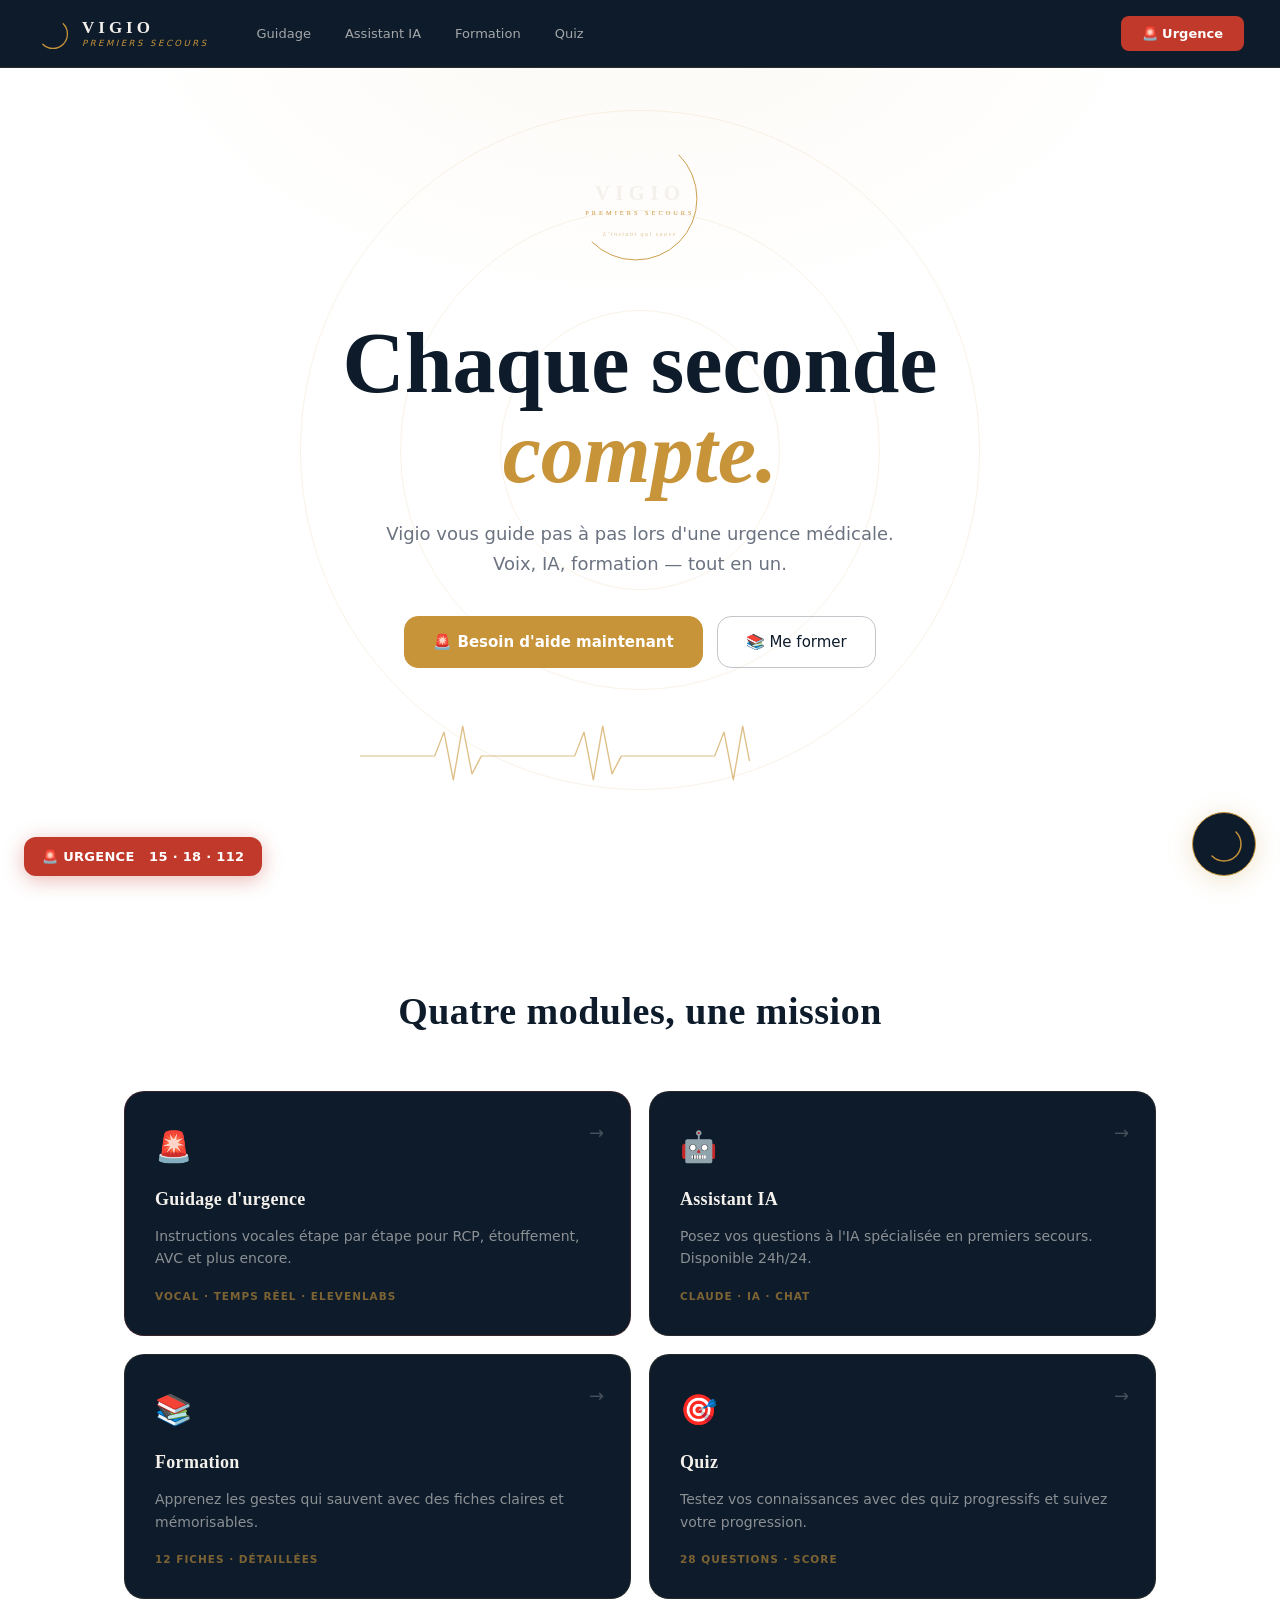
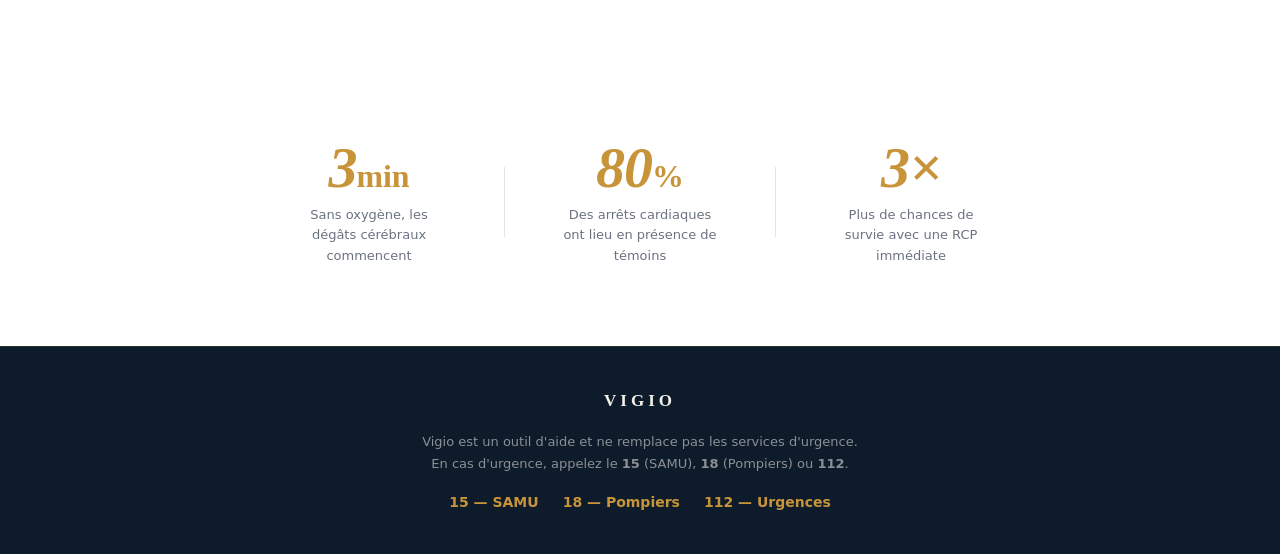
==== commit 5c9d0676: "feat: assistant Vigio flottant permanent" ====
--- a/index.html
+++ b/index.html
@@ -120,5 +120,6 @@
     </div>
   </footer>
 
+  <script src="js/vigio-assistant.js"></script>
 </body>
 </html>
--- a/css/main.css
+++ b/css/main.css
@@ -1,31 +1,38 @@
-/* VIGIO — MAIN CSS — Charte bleu nuit + or + Georgia */
+/* VIGIO — MAIN CSS — Fond blanc + bleu sur nav/cartes */
 :root {
-  --bg:          #0D1B2A;
-  --bg2:         #0A1520;
+  --bg:          #FFFFFF;
+  --bg2:         #F7F8FA;
+  --bg3:         #EEF1F5;
   --surface:     #1A3A5C;
   --surface2:    #1f4570;
-  --border:      rgba(200,148,58,0.15);
-  --border-gold: rgba(200,148,58,0.35);
+  --border:      rgba(200,148,58,0.2);
+  --border-gold: rgba(200,148,58,0.4);
+  --border-light: rgba(0,0,0,0.08);
   --gold:        #C8943A;
   --gold-light:  #dba84d;
   --gold-glow:   rgba(200,148,58,0.10);
-  --gold-dim:    rgba(200,148,58,0.5);
+  --gold-dim:    rgba(200,148,58,0.6);
+  --navy:        #0D1B2A;
+  --navy2:       #1A3A5C;
   --cream:       #F4F1EC;
-  --text:        #F4F1EC;
-  --text-muted:  rgba(244,241,236,0.55);
-  --text-dim:    rgba(244,241,236,0.28);
+  --text:        #1C1C1A;
+  --text-muted:  #6B7280;
+  --text-dim:    #9CA3AF;
+  --text-on-dark: #F4F1EC;
+  --text-muted-dark: rgba(244,241,236,0.6);
   --red:         #C0392B;
   --red-light:   #e04535;
-  --red-glow:    rgba(192,57,43,0.18);
-  --border-red:  rgba(192,57,43,0.35);
+  --red-glow:    rgba(192,57,43,0.12);
+  --border-red:  rgba(192,57,43,0.3);
   --green:       #2E7D5E;
   --font-display: Georgia, serif;
   --font-body:    system-ui, -apple-system, sans-serif;
   --radius:    14px;
   --radius-sm: 8px;
   --radius-lg: 20px;
-  --shadow:      0 8px 40px rgba(0,0,0,0.5);
-  --shadow-gold: 0 8px 32px rgba(200,148,58,0.2);
+  --shadow:      0 4px 24px rgba(0,0,0,0.08);
+  --shadow-gold: 0 8px 32px rgba(200,148,58,0.18);
+  --shadow-navy: 0 8px 32px rgba(13,27,42,0.15);
   --transition:  0.22s cubic-bezier(0.4,0,0.2,1);
 }
 
@@ -36,35 +43,35 @@
 button{cursor:pointer;border:none;background:none;font-family:var(--font-body)}
 input,textarea{font-family:var(--font-body)}
 
-/* NAV */
-.nav{position:fixed;top:0;left:0;right:0;z-index:100;display:flex;align-items:center;gap:32px;padding:0 36px;height:68px;background:rgba(13,27,42,0.94);backdrop-filter:blur(20px);border-bottom:1px solid var(--border)}
+/* NAV — fond bleu nuit */
+.nav{position:fixed;top:0;left:0;right:0;z-index:100;display:flex;align-items:center;gap:32px;padding:0 36px;height:68px;background:var(--navy);backdrop-filter:blur(20px);border-bottom:1px solid rgba(200,148,58,0.15)}
 .nav-brand{display:flex;align-items:center;gap:12px;text-decoration:none;flex-shrink:0}
 .nav-logo-svg{width:34px;height:34px;flex-shrink:0}
 .nav-brand-text{display:flex;flex-direction:column;line-height:1}
 .nav-brand-name{font-family:var(--font-display);font-weight:700;font-size:17px;letter-spacing:4px;color:var(--cream);text-transform:uppercase}
 .nav-brand-sub{font-size:8.5px;letter-spacing:2.5px;color:var(--gold);text-transform:uppercase;margin-top:3px;font-style:italic}
 .nav-links{display:flex;align-items:center;gap:2px;flex:1}
-.nav-links a{padding:7px 16px;border-radius:var(--radius-sm);font-size:13px;font-weight:500;color:var(--text-muted);transition:var(--transition)}
-.nav-links a:hover{color:var(--cream);background:var(--gold-glow)}
+.nav-links a{padding:7px 16px;border-radius:var(--radius-sm);font-size:13px;font-weight:500;color:rgba(244,241,236,0.65);transition:var(--transition)}
+.nav-links a:hover{color:var(--cream);background:rgba(200,148,58,0.1)}
 .btn-urgence{padding:9px 20px;background:var(--red);color:white;border-radius:var(--radius-sm);font-size:13px;font-weight:600;transition:var(--transition);white-space:nowrap;border:1px solid transparent}
 .btn-urgence:hover{background:var(--red-light);box-shadow:0 4px 20px rgba(192,57,43,0.35);transform:translateY(-1px)}
 
 /* BOUTONS */
-.btn-primary{display:inline-flex;align-items:center;gap:8px;padding:13px 28px;background:var(--gold);color:var(--bg);border-radius:var(--radius);font-weight:600;font-size:15px;transition:var(--transition);border:1px solid var(--gold)}
+.btn-primary{display:inline-flex;align-items:center;gap:8px;padding:13px 28px;background:var(--gold);color:white;border-radius:var(--radius);font-weight:600;font-size:15px;transition:var(--transition);border:1px solid var(--gold)}
 .btn-primary:hover{background:var(--gold-light);border-color:var(--gold-light);box-shadow:var(--shadow-gold);transform:translateY(-2px)}
-.btn-secondary{display:inline-flex;align-items:center;gap:8px;padding:13px 28px;background:transparent;color:var(--cream);border-radius:var(--radius);font-weight:500;font-size:15px;transition:var(--transition);border:1px solid var(--border-gold)}
-.btn-secondary:hover{background:var(--gold-glow);border-color:var(--gold);transform:translateY(-2px)}
+.btn-secondary{display:inline-flex;align-items:center;gap:8px;padding:13px 28px;background:transparent;color:var(--navy);border-radius:var(--radius);font-weight:500;font-size:15px;transition:var(--transition);border:1px solid rgba(13,27,42,0.2)}
+.btn-secondary:hover{background:var(--bg3);border-color:var(--navy);transform:translateY(-2px)}
 
 /* FOOTER */
-.footer{background:var(--bg2);border-top:1px solid var(--border);padding:40px 32px;text-align:center;display:flex;flex-direction:column;align-items:center;gap:16px}
+.footer{background:var(--navy);border-top:1px solid rgba(200,148,58,0.15);padding:40px 32px;text-align:center;display:flex;flex-direction:column;align-items:center;gap:16px}
 .footer-brand{font-family:var(--font-display);font-weight:700;font-size:17px;letter-spacing:4px;text-transform:uppercase;color:var(--cream)}
-.footer-disclaimer{color:var(--text-muted);font-size:13px;line-height:1.7;max-width:500px}
+.footer-disclaimer{color:rgba(244,241,236,0.55);font-size:13px;line-height:1.7;max-width:500px}
 .footer-nums{display:flex;gap:24px;flex-wrap:wrap;justify-content:center}
 .footer-nums a{color:var(--gold);font-weight:600;font-size:14px;transition:var(--transition)}
 .footer-nums a:hover{color:var(--gold-light)}
 
 /* SECTION TITLE */
-.section-title{font-family:var(--font-display);font-weight:700;font-size:clamp(24px,3.5vw,38px);text-align:center;margin-bottom:48px;color:var(--cream);letter-spacing:0.5px}
+.section-title{font-family:var(--font-display);font-weight:700;font-size:clamp(24px,3.5vw,38px);text-align:center;margin-bottom:48px;color:var(--navy);letter-spacing:0.5px}
 
 /* BACK */
 .back-btn{display:inline-flex;align-items:center;gap:8px;color:var(--text-muted);font-size:13px;font-weight:500;padding:8px 0;transition:var(--transition)}
@@ -73,27 +80,27 @@
 /* PAGE */
 .page-container{max-width:900px;margin:0 auto;padding:100px 24px 60px}
 .page-header{margin-bottom:40px}
-.page-title{font-family:var(--font-display);font-weight:700;font-size:clamp(26px,4.5vw,44px);letter-spacing:0.5px;line-height:1.15;margin-top:12px;color:var(--cream)}
+.page-title{font-family:var(--font-display);font-weight:700;font-size:clamp(26px,4.5vw,44px);letter-spacing:0.5px;line-height:1.15;margin-top:12px;color:var(--navy)}
 .page-subtitle{color:var(--text-muted);font-size:15px;margin-top:10px;line-height:1.65}
 
 /* CARD */
-.card{background:rgba(26,58,92,0.35);border:1px solid var(--border);border-radius:var(--radius-lg);padding:28px;transition:var(--transition)}
+.card{background:white;border:1px solid var(--border-light);border-radius:var(--radius-lg);padding:28px;transition:var(--transition);box-shadow:var(--shadow)}
 
 /* BADGE */
 .badge{display:inline-flex;align-items:center;gap:6px;padding:5px 12px;border-radius:99px;font-size:11px;font-weight:600;letter-spacing:0.8px;text-transform:uppercase}
-.badge-red{background:var(--red-glow);color:#e05a4a;border:1px solid var(--border-red)}
+.badge-red{background:var(--red-glow);color:var(--red);border:1px solid var(--border-red)}
 .badge-gold{background:var(--gold-glow);color:var(--gold);border:1px solid var(--border-gold)}
-.badge-green{background:rgba(46,125,94,0.15);color:#4ade80;border:1px solid rgba(46,125,94,0.3)}
+.badge-green{background:rgba(46,125,94,0.1);color:var(--green);border:1px solid rgba(46,125,94,0.25)}
 
 /* SCROLLBAR */
 ::-webkit-scrollbar{width:5px}
-::-webkit-scrollbar-track{background:var(--bg)}
-::-webkit-scrollbar-thumb{background:var(--surface);border-radius:99px}
+::-webkit-scrollbar-track{background:var(--bg2)}
+::-webkit-scrollbar-thumb{background:#CBD5E1;border-radius:99px}
 
 /* ANIMATIONS */
 @keyframes fadeUp{from{opacity:0;transform:translateY(18px)}to{opacity:1;transform:translateY(0)}}
 @keyframes pulse{0%,100%{transform:scale(1);opacity:1}50%{transform:scale(1.07);opacity:0.75}}
-@keyframes ripple{0%{transform:scale(0.8);opacity:0.5}100%{transform:scale(2.8);opacity:0}}
+@keyframes ripple{0%{transform:scale(0.8);opacity:0.4}100%{transform:scale(2.8);opacity:0}}
 
 @media(max-width:768px){
   .nav{padding:0 16px;gap:16px}
--- a/css/home.css
+++ b/css/home.css
@@ -1,40 +1,42 @@
-/* VIGIO — HOME CSS */
-.hero{min-height:100vh;display:flex;flex-direction:column;align-items:center;justify-content:center;text-align:center;position:relative;padding:80px 24px 60px;overflow:hidden}
-.hero::before{content:'';position:absolute;inset:0;background:radial-gradient(ellipse 60% 50% at 50% 0%,rgba(200,148,58,0.07),transparent 70%);pointer-events:none}
+/* VIGIO — HOME CSS — fond blanc */
+.hero{min-height:100vh;display:flex;flex-direction:column;align-items:center;justify-content:center;text-align:center;position:relative;padding:80px 24px 60px;overflow:hidden;background:white}
+.hero::before{content:'';position:absolute;inset:0;background:radial-gradient(ellipse 60% 50% at 50% 0%,rgba(200,148,58,0.05),transparent 70%);pointer-events:none}
 .hero-bg{position:absolute;inset:0;display:flex;align-items:center;justify-content:center;pointer-events:none}
-.pulse-ring{position:absolute;border-radius:50%;border:1px solid rgba(200,148,58,0.1);animation:ripple 5s ease-out infinite}
+.pulse-ring{position:absolute;border-radius:50%;border:1px solid rgba(200,148,58,0.12);animation:ripple 5s ease-out infinite}
 .r1{width:280px;height:280px;animation-delay:0s}
 .r2{width:480px;height:480px;animation-delay:1.7s}
 .r3{width:680px;height:680px;animation-delay:3.4s}
 .hero-content{position:relative;z-index:2;max-width:680px}
 .hero-logo{margin:0 auto 32px;animation:fadeUp 0.5s ease both}
 .hero-logo-svg{width:150px;height:150px}
-.hero-title{font-family:var(--font-display);font-weight:700;font-size:clamp(44px,8vw,86px);line-height:1.05;color:var(--cream);animation:fadeUp 0.5s 0.1s ease both}
+.hero-title{font-family:var(--font-display);font-weight:700;font-size:clamp(44px,8vw,86px);line-height:1.05;color:var(--navy);animation:fadeUp 0.5s 0.1s ease both}
 .hero-title .accent{color:var(--gold);display:block;font-style:italic}
 .hero-sub{color:var(--text-muted);font-size:clamp(15px,1.8vw,18px);line-height:1.7;margin-top:20px;animation:fadeUp 0.5s 0.2s ease both}
 .hero-cta{display:flex;gap:14px;justify-content:center;flex-wrap:wrap;margin-top:36px;animation:fadeUp 0.5s 0.3s ease both}
+.hero-cta .btn-secondary{color:var(--navy);border-color:rgba(13,27,42,0.25)}
+.hero-cta .btn-secondary:hover{background:var(--bg3)}
 .hero-visual{position:relative;z-index:2;width:100%;max-width:560px;margin-top:52px;animation:fadeUp 0.5s 0.4s ease both}
 .ecg-container{position:relative;width:100%;height:72px}
 .ecg-line{width:100%;height:100%}
-.ecg-path{fill:none;stroke:var(--gold);stroke-width:1.5;stroke-linecap:round;stroke-linejoin:round;stroke-dasharray:1200;stroke-dashoffset:1200;animation:drawECG 3s ease forwards 0.9s,ecgPulse 3s ease infinite 3.9s;opacity:0.75}
+.ecg-path{fill:none;stroke:var(--gold);stroke-width:1.5;stroke-linecap:round;stroke-linejoin:round;stroke-dasharray:1200;stroke-dashoffset:1200;animation:drawECG 3s ease forwards 0.9s,ecgPulse 3s ease infinite 3.9s;opacity:0.6}
 @keyframes drawECG{to{stroke-dashoffset:0}}
-@keyframes ecgPulse{0%{stroke-dashoffset:0;opacity:0.75}80%{stroke-dashoffset:-1200;opacity:0.75}81%{stroke-dashoffset:1200;opacity:0}84%{opacity:0.75}100%{stroke-dashoffset:0;opacity:0.75}}
+@keyframes ecgPulse{0%{stroke-dashoffset:0;opacity:0.6}80%{stroke-dashoffset:-1200;opacity:0.6}81%{stroke-dashoffset:1200;opacity:0}84%{opacity:0.6}100%{stroke-dashoffset:0;opacity:0.6}}
 
-/* MODULES */
+/* MODULES — cartes fond bleu nuit */
 .modules{padding:80px 24px;max-width:1080px;margin:0 auto}
 .modules-grid{display:grid;grid-template-columns:repeat(2,1fr);gap:18px}
-.module-card{display:block;position:relative;background:rgba(26,58,92,0.28);border:1px solid var(--border);border-radius:var(--radius-lg);padding:30px;transition:all 0.3s ease;overflow:hidden}
-.module-card::before{content:'';position:absolute;inset:0;opacity:0;transition:opacity 0.3s;border-radius:inherit;background:radial-gradient(circle at 20% 20%,rgba(200,148,58,0.07),transparent 60%)}
+.module-card{display:block;position:relative;background:var(--navy);border:1px solid rgba(200,148,58,0.12);border-radius:var(--radius-lg);padding:30px;transition:all 0.3s ease;overflow:hidden}
+.module-card::before{content:'';position:absolute;inset:0;opacity:0;transition:opacity 0.3s;border-radius:inherit;background:radial-gradient(circle at 20% 20%,rgba(200,148,58,0.08),transparent 60%)}
 .module-card:hover::before{opacity:1}
-.module-card:hover{border-color:var(--border-gold);transform:translateY(-4px);box-shadow:var(--shadow-gold)}
-.card-urgence{border-color:rgba(192,57,43,0.2)}
-.card-urgence::before{background:radial-gradient(circle at 20% 20%,rgba(192,57,43,0.08),transparent 60%) !important}
-.card-urgence:hover{border-color:rgba(192,57,43,0.45) !important;box-shadow:0 8px 32px rgba(192,57,43,0.2) !important}
+.module-card:hover{transform:translateY(-4px);box-shadow:var(--shadow-navy);border-color:rgba(200,148,58,0.3)}
+.card-urgence{border-color:rgba(192,57,43,0.25)}
+.card-urgence::before{background:radial-gradient(circle at 20% 20%,rgba(192,57,43,0.1),transparent 60%) !important}
+.card-urgence:hover{border-color:rgba(192,57,43,0.5) !important;box-shadow:0 8px 32px rgba(192,57,43,0.2) !important}
 .module-icon{font-size:30px;margin-bottom:14px;display:block}
 .module-card h3{font-family:var(--font-display);font-weight:700;font-size:18px;margin-bottom:10px;color:var(--cream);letter-spacing:0.3px}
-.module-card p{color:var(--text-muted);font-size:14px;line-height:1.6}
+.module-card p{color:rgba(244,241,236,0.55);font-size:14px;line-height:1.6}
 .module-tag{margin-top:18px;font-size:10.5px;font-weight:600;letter-spacing:1px;text-transform:uppercase;color:var(--gold-dim)}
-.module-arrow{position:absolute;top:26px;right:26px;font-size:18px;color:var(--text-dim);transition:all 0.3s}
+.module-arrow{position:absolute;top:26px;right:26px;font-size:18px;color:rgba(244,241,236,0.25);transition:all 0.3s}
 .module-card:hover .module-arrow{color:var(--gold);transform:translateX(4px)}
 
 /* STATS */
@@ -43,7 +45,7 @@
 .stat-number{font-family:var(--font-display);font-weight:700;font-size:clamp(36px,5.5vw,58px);color:var(--gold);letter-spacing:-1px;line-height:1;font-style:italic}
 .stat-number span{font-size:0.55em;letter-spacing:0;font-style:normal}
 .stat-label{color:var(--text-muted);font-size:13px;line-height:1.55;margin-top:8px;max-width:160px;margin-left:auto;margin-right:auto}
-.stat-divider{width:1px;height:70px;background:var(--border);flex-shrink:0}
+.stat-divider{width:1px;height:70px;background:rgba(0,0,0,0.1);flex-shrink:0}
 
 @media(max-width:768px){
   .modules-grid{grid-template-columns:1fr}
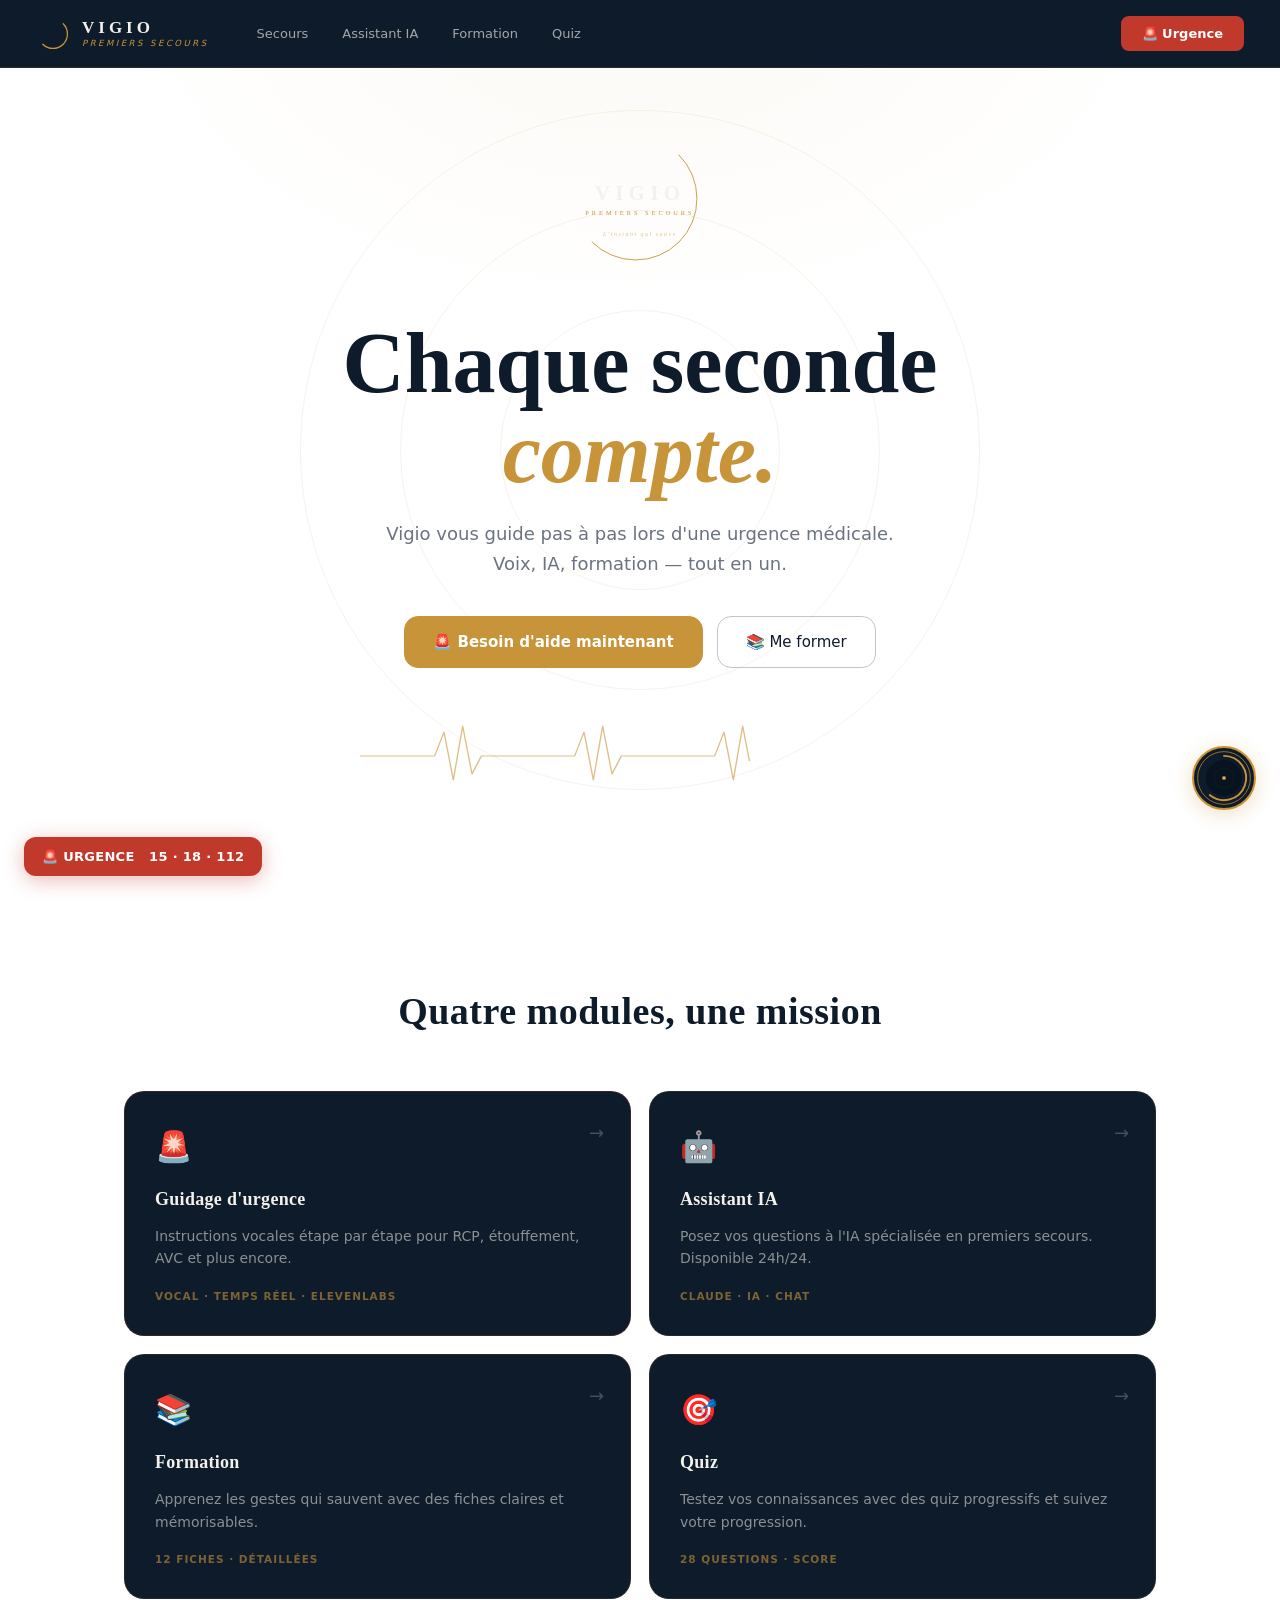
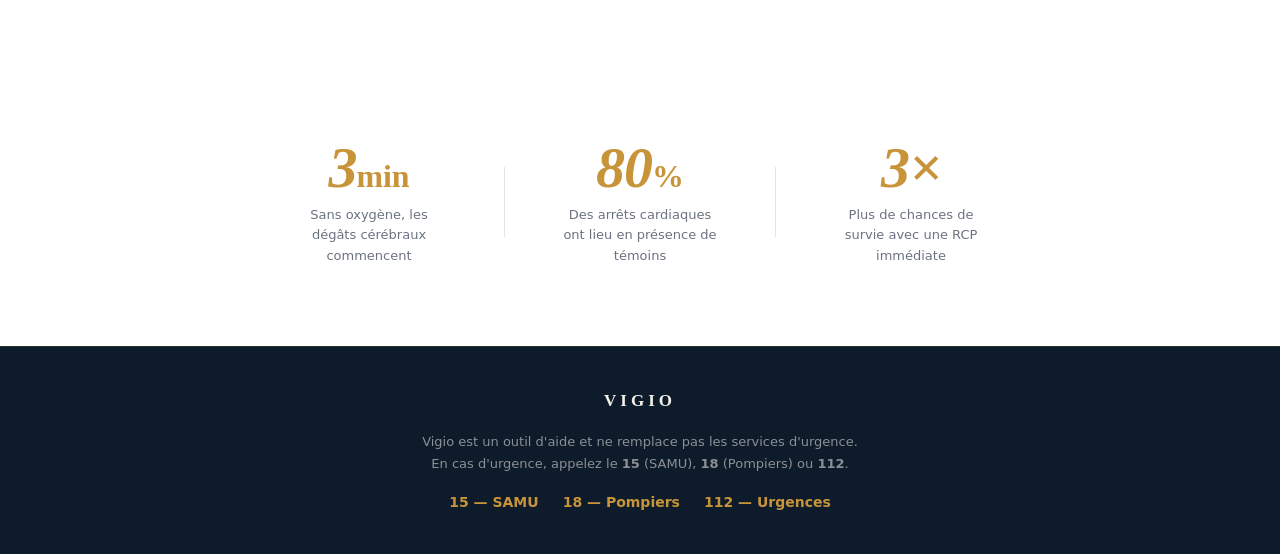
==== commit 3fd72ae0: "fix: nav complète + Guidage → Secours" ====
--- a/index.html
+++ b/index.html
@@ -20,7 +20,7 @@
       </div>
     </a>
     <div class="nav-links">
-      <a href="pages/guide.html">Guidage</a>
+      <a href="pages/guide.html">Secours</a>
       <a href="pages/chat.html">Assistant IA</a>
       <a href="pages/formation.html">Formation</a>
       <a href="pages/quiz.html">Quiz</a>
--- a/css/main.css
+++ b/css/main.css
@@ -103,7 +103,10 @@
 @keyframes ripple{0%{transform:scale(0.8);opacity:0.4}100%{transform:scale(2.8);opacity:0}}
 
 @media(max-width:768px){
-  .nav{padding:0 16px;gap:16px}
-  .nav-links{display:none}
+  .nav{padding:0 12px;gap:8px}
+  .nav-links a{padding:6px 8px;font-size:11.5px}
   .page-container{padding:84px 16px 40px}
 }
+@media(max-width:520px){
+  .nav-links{display:none}
+}
